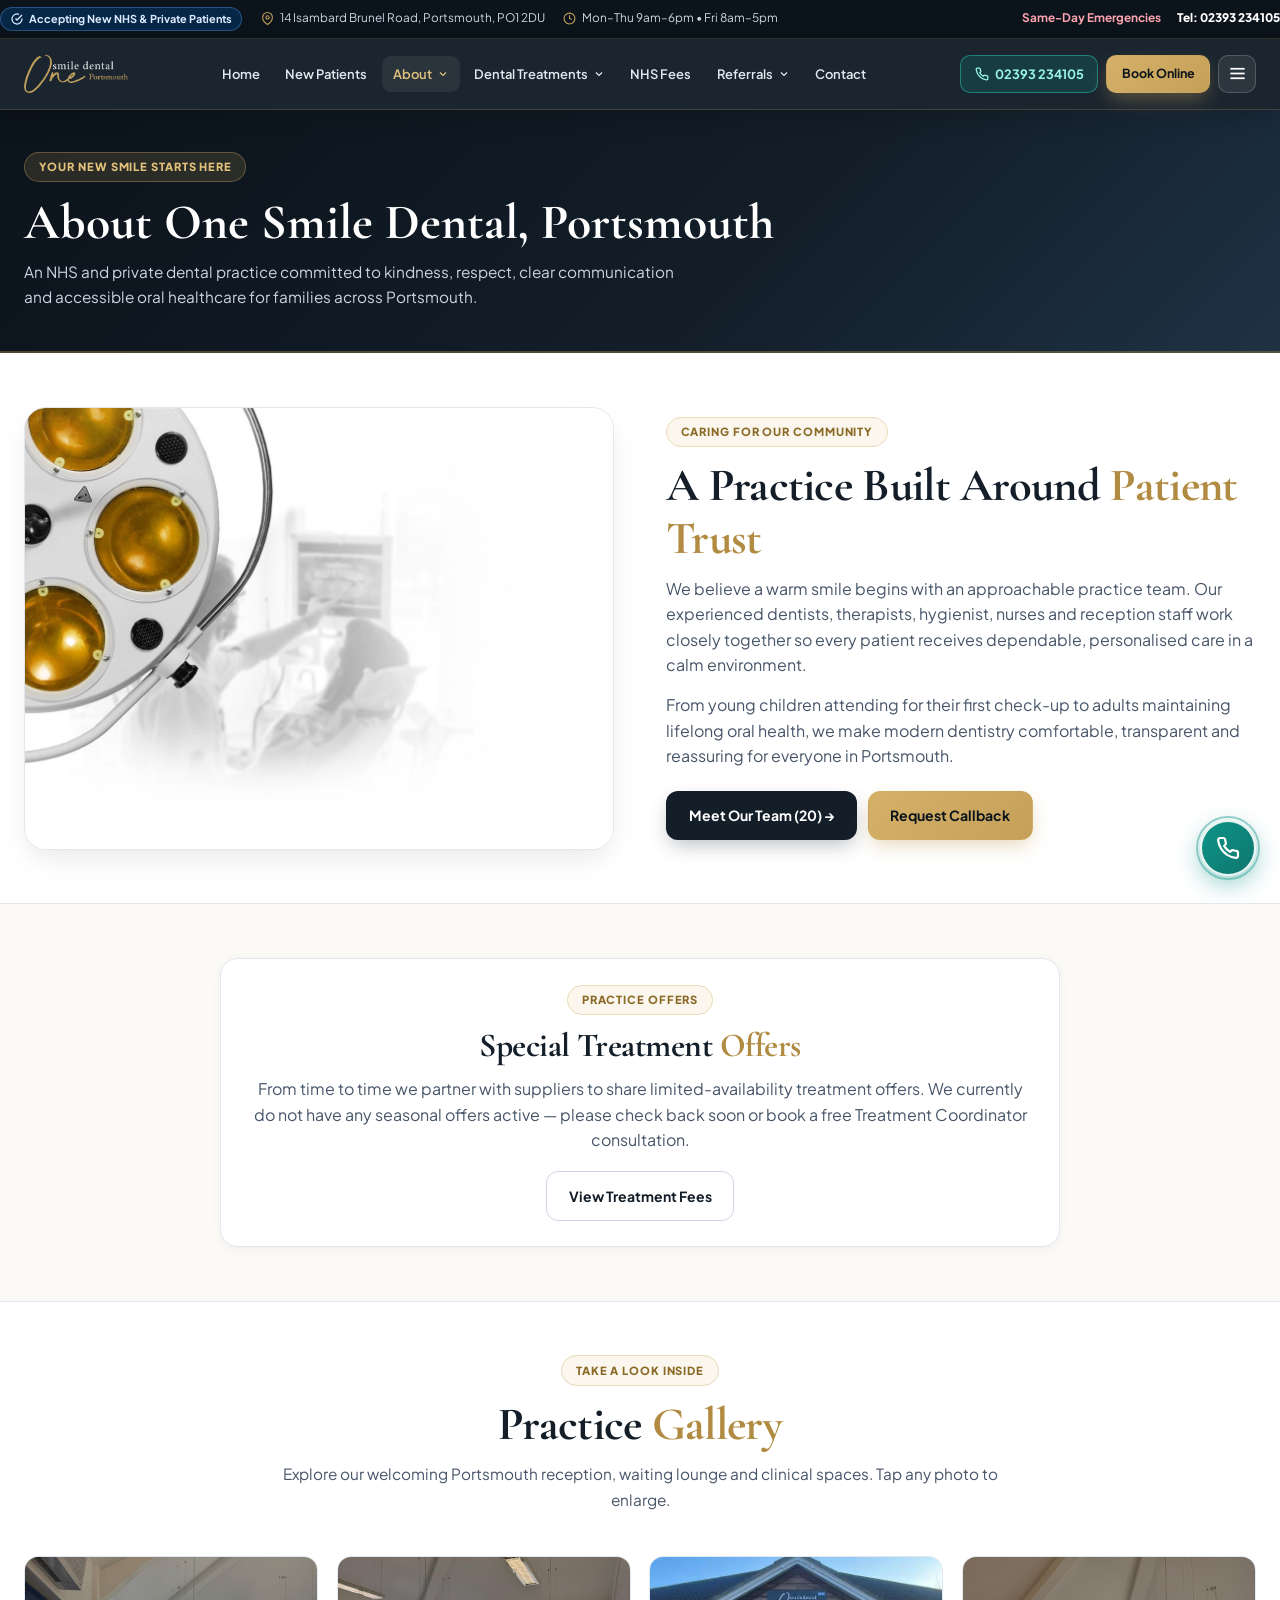
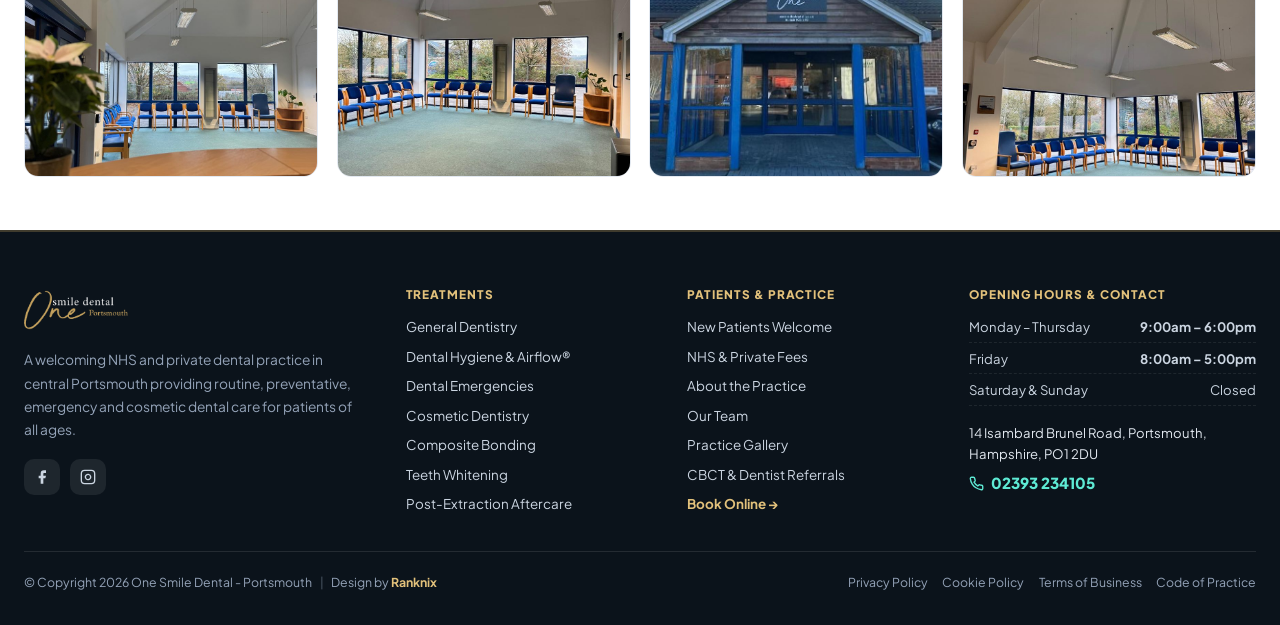
==== about.html @ 6c322352 "Initial commit: One Smile Dental Portsmouth website" ====
<!DOCTYPE html>
<html lang="en">
<head>
  <meta charset="UTF-8">
  <meta name="viewport" content="width=device-width, initial-scale=1.0">
  <title>About the Practice | One Smile Dental - Portsmouth</title>
  <meta name="description" content="Learn about One Smile Dental - Portsmouth, our NHS community commitment, special offers, and view our practice gallery.">
  <link rel="icon" type="image/png" href="assets/images/favicon.png">
  <link rel="preconnect" href="https://fonts.googleapis.com">
  <link rel="preconnect" href="https://fonts.gstatic.com" crossorigin>
  <link href="https://fonts.googleapis.com/css2?family=Cormorant+Garamond:wght@600;700&family=Plus+Jakarta+Sans:wght@400;500;600;700;800&display=swap" rel="stylesheet">
  <link rel="stylesheet" href="assets/css/styles.css">
</head>
<body>

  <!-- TOP UTILITY BAR (Desktop) -->
  <div class="top-utility-bar">
    <div class="container top-utility-inner">
      <div class="top-utility-left">
        <span class="nhs-pill">
          <svg width="12" height="12" viewBox="0 0 24 24" fill="none" stroke="currentColor" stroke-width="2.5"><path d="M22 11.08V12a10 10 0 1 1-5.93-9.14"/><polyline points="22 4 12 14.01 9 11.01"/></svg>
          Accepting New NHS &amp; Private Patients
        </span>
        <span class="top-utility-item">
          <svg width="13" height="13" viewBox="0 0 24 24" fill="none" stroke="#c5a059" stroke-width="2"><path d="M21 10c0 7-9 13-9 13s-9-6-9-13a9 9 0 0 1 18 0z"/><circle cx="12" cy="10" r="3"/></svg>
          14 Isambard Brunel Road, Portsmouth, PO1 2DU
        </span>
        <span class="top-utility-item">
          <svg width="13" height="13" viewBox="0 0 24 24" fill="none" stroke="#c5a059" stroke-width="2"><circle cx="12" cy="12" r="10"/><polyline points="12 6 12 12 16 14"/></svg>
          Mon&ndash;Thu 9am&ndash;6pm &bull; Fri 8am&ndash;5pm
        </span>
      </div>
      <div class="top-utility-right">
        <a href="dental-emergencies.html" style="color:#fda4af;font-weight:700;">Same-Day Emergencies</a>
        <a href="tel:02393234105" style="color:#ffffff;font-weight:800;">Tel: 02393 234105</a>
      </div>
    </div>
  </div>

  <!-- MAIN STICKY HEADER -->
  <header class="site-header">
    <div class="container header-inner">
      <a href="index.html" class="brand-logo" aria-label="One Smile Dental Portsmouth Home">
        <img src="assets/images/logo-white.png" alt="One Smile Dental Portsmouth Logo">
      </a>

      <!-- Laptop/Desktop Top Navigation -->
      <nav class="desktop-nav" aria-label="Primary navigation">
        <a href="index.html" class="nav-link" data-page="index.html">Home</a>
        <a href="new-patients.html" class="nav-link" data-page="new-patients.html">New Patients</a>

        <div class="nav-item">
          <a href="about.html" class="nav-link" data-page="about.html,meet-the-team.html">
            <span>About</span>
            <svg width="12" height="12" viewBox="0 0 24 24" fill="none" stroke="currentColor" stroke-width="2.4"><polyline points="6 9 12 15 18 9"/></svg>
          </a>
          <div class="nav-dropdown">
            <a href="about.html" class="nav-dd-link">About the Practice</a>
            <a href="meet-the-team.html" class="nav-dd-link">Our Team <span class="nav-dd-badge">20 Staff</span></a>
            <a href="about.html#offers" class="nav-dd-link">Practice Offers</a>
            <a href="about.html#gallery" class="nav-dd-link">Practice Gallery</a>
          </div>
        </div>

        <div class="nav-item">
          <a href="treatments.html" class="nav-link" data-page="treatments.html,dental-emergencies.html">
            <span>Dental Treatments</span>
            <svg width="12" height="12" viewBox="0 0 24 24" fill="none" stroke="currentColor" stroke-width="2.4"><polyline points="6 9 12 15 18 9"/></svg>
          </a>
          <div class="nav-dropdown mega">
            <div class="nav-dd-heading">All Dental Services &amp; Aftercare</div>
            <a href="treatments.html#general" class="nav-dd-link">General Dentistry</a>
            <a href="treatments.html#cosmetic" class="nav-dd-link">Cosmetic Dentistry</a>
            <a href="treatments.html#hygiene" class="nav-dd-link">Dental Hygiene &amp; Airflow&reg;</a>
            <a href="treatments.html#bonding" class="nav-dd-link">Composite Bonding</a>
            <a href="dental-emergencies.html" class="nav-dd-link">Dental Emergencies <span class="nav-dd-badge" style="background:#fee2e2;color:#b91c1c;">Urgent</span></a>
            <a href="treatments.html#whitening" class="nav-dd-link">Teeth Whitening</a>
            <a href="treatments.html#fillings" class="nav-dd-link">White Fillings</a>
            <a href="treatments.html#crowns" class="nav-dd-link">Crowns &amp; Bridges</a>
            <a href="treatments.html#rct" class="nav-dd-link">Root Canal Treatment</a>
            <a href="treatments.html#aftercare" class="nav-dd-link">Post-Extraction Aftercare</a>
          </div>
        </div>

        <a href="nhs-fees.html" class="nav-link" data-page="nhs-fees.html">NHS Fees</a>

        <div class="nav-item">
          <a href="referrals.html" class="nav-link" data-page="referrals.html">
            <span>Referrals</span>
            <svg width="12" height="12" viewBox="0 0 24 24" fill="none" stroke="currentColor" stroke-width="2.4"><polyline points="6 9 12 15 18 9"/></svg>
          </a>
          <div class="nav-dropdown">
            <a href="referrals.html#cbct" class="nav-dd-link">CBCT &amp; OPG Referrals</a>
            <a href="referrals.html#journey" class="nav-dd-link">6-Step Referral Journey</a>
            <a href="referrals.html#charter" class="nav-dd-link">Referrals Charter</a>
          </div>
        </div>

        <a href="contact.html" class="nav-link" data-page="contact.html">Contact</a>
      </nav>

      <!-- Header Actions (1-Tap Call + Book Online) -->
      <div class="header-actions">
        <a href="tel:02393234105" class="header-phone-btn">
          <svg width="14" height="14" viewBox="0 0 24 24" fill="none" stroke="currentColor" stroke-width="2.2"><path d="M22 16.92v3a2 2 0 0 1-2.18 2 19.79 19.79 0 0 1-8.63-3.07 19.5 19.5 0 0 1-6-6 19.79 19.79 0 0 1-3.07-8.67A2 2 0 0 1 4.11 2h3a2 2 0 0 1 2 1.72c.127.96.361 1.903.7 2.81a2 2 0 0 1-.45 2.11L8.09 9.91a16 16 0 0 0 6 6l1.27-1.27a2 2 0 0 1 2.11-.45c.907.339 1.85.573 2.81.7A2 2 0 0 1 22 16.92z"/></svg>
          <span class="phone-label-long">02393 234105</span>
          <span class="phone-label-short">Call</span>
        </a>
        <a href="https://one-smile-dental.portal.dental/practices/portsmouth" target="_blank" rel="noopener noreferrer" class="btn btn-gold btn-sm">
          Book Online
        </a>
        <button id="mobile-menu-toggle" class="mobile-menu-toggle" aria-label="Toggle Menu" aria-expanded="false">
          <svg width="19" height="19" viewBox="0 0 24 24" fill="none" stroke="currentColor" stroke-width="2.2"><line x1="3" y1="6" x2="21" y2="6"/><line x1="3" y1="12" x2="21" y2="12"/><line x1="3" y1="18" x2="21" y2="18"/></svg>
        </button>
      </div>
    </div>

    <!-- Mobile Top Hamburger Drawer -->
    <div id="mobile-drawer" class="mobile-drawer">
      <div class="mobile-drawer-links">
        <a href="index.html" class="mobile-drawer-link">Home <span>&rarr;</span></a>
        <a href="new-patients.html" class="mobile-drawer-link">New Patients <span>&rarr;</span></a>
        <a href="treatments.html" class="mobile-drawer-link">Dental Treatments <span>&rarr;</span></a>
        <a href="dental-emergencies.html" class="mobile-drawer-link" style="color:#fecaca;">Dental Emergencies <span>Urgent</span></a>
        <a href="nhs-fees.html" class="mobile-drawer-link">NHS &amp; Private Fees <span>&rarr;</span></a>
        <a href="about.html" class="mobile-drawer-link">About &amp; Practice Gallery <span>&rarr;</span></a>
        <a href="meet-the-team.html" class="mobile-drawer-link">Our Team (20) <span>&rarr;</span></a>
        <a href="referrals.html" class="mobile-drawer-link">CBCT &amp; Dentist Referrals <span>&rarr;</span></a>
        <a href="contact.html" class="mobile-drawer-link">Contact &amp; Location <span>&rarr;</span></a>
        <div style="display:grid;grid-template-columns:1fr 1fr;gap:0.5rem;margin-top:0.5rem;">
          <a href="tel:02393234105" class="btn btn-teal btn-sm">Call 02393 234105</a>
          <button type="button" class="btn btn-gold btn-sm" data-open-lead-modal>Request Callback</button>
        </div>
      </div>
    </div>
  </header>
  <main>
    <section class="page-hero">
      <div class="container">
        <span class="eyebrow dark">Your New Smile Starts Here</span>
        <h1>About One Smile Dental, Portsmouth</h1>
        <p>An NHS and private dental practice committed to kindness, respect, clear communication and accessible oral healthcare for families across Portsmouth.</p>
      </div>
    </section>

    <section class="section">
      <div class="container split-grid">
        <div class="split-media"><img src="assets/images/about-practice.jpg" alt="One Smile Dental Portsmouth Practice"></div>
        <div>
          <span class="eyebrow">Caring for Our Community</span>
          <h2 class="section-title">A Practice Built Around <span class="accent">Patient Trust</span></h2>
          <p style="color:#475569;margin-bottom:0.9rem;">
            We believe a warm smile begins with an approachable practice team. Our experienced dentists, therapists, hygienist, nurses and reception staff work closely together so every patient receives dependable, personalised care in a calm environment.
          </p>
          <p style="color:#475569;margin-bottom:1.35rem;">
            From young children attending for their first check-up to adults maintaining lifelong oral health, we make modern dentistry comfortable, transparent and reassuring for everyone in Portsmouth.
          </p>
          <div style="display:flex;flex-wrap:wrap;gap:0.65rem;">
            <a href="meet-the-team.html" class="btn btn-navy">Meet Our Team (20) &rarr;</a>
            <button type="button" class="btn btn-gold" data-open-lead-modal>Request Callback</button>
          </div>
        </div>
      </div>
    </section>

    <section id="offers" class="section bg-ivory" style="border-top:1px solid #e2e8f0;border-bottom:1px solid #e2e8f0;">
      <div class="container">
        <div class="card-box" style="max-width:840px;margin:0 auto;text-align:center;">
          <span class="eyebrow">Practice Offers</span>
          <h2 class="section-title" style="font-size:2.1rem;">Special Treatment <span class="accent">Offers</span></h2>
          <p style="color:#475569;margin-bottom:1.15rem;">
            From time to time we partner with suppliers to share limited-availability treatment offers. We currently do not have any seasonal offers active &mdash; please check back soon or book a free Treatment Coordinator consultation.
          </p>
          <a href="nhs-fees.html" class="btn btn-outline">View Treatment Fees</a>
        </div>
      </div>
    </section>

    <section id="gallery" class="section">
      <div class="container">
        <div class="section-header">
          <span class="eyebrow">Take a Look Inside</span>
          <h2 class="section-title">Practice <span class="accent">Gallery</span></h2>
          <p class="section-lead">Explore our welcoming Portsmouth reception, waiting lounge and clinical spaces. Tap any photo to enlarge.</p>
        </div>

        <div class="gallery-grid">
          <div class="gallery-item" data-lightbox-src="assets/images/gallery-1.jpg" data-lightbox-caption="Main Reception &amp; Patient Waiting Lounge"><img src="assets/images/gallery-1.jpg" alt="One Smile Dental Reception Lounge" loading="lazy"></div>
          <div class="gallery-item" data-lightbox-src="assets/images/gallery-2.jpg" data-lightbox-caption="Bright Modern Dental Facilities"><img src="assets/images/gallery-2.jpg" alt="One Smile Dental Interior" loading="lazy"></div>
          <div class="gallery-item" data-lightbox-src="assets/images/gallery-3.jpg" data-lightbox-caption="Calm Clinical Environment"><img src="assets/images/gallery-3.jpg" alt="One Smile Dental Clinical Space" loading="lazy"></div>
          <div class="gallery-item" data-lightbox-src="assets/images/gallery-4.jpg" data-lightbox-caption="Patient Care Area in Portsmouth"><img src="assets/images/gallery-4.jpg" alt="One Smile Dental Portsmouth Rooms" loading="lazy"></div>
        </div>
      </div>
    </section>
  </main>
  <!-- FOOTER -->
  <footer class="site-footer">
    <div class="container">
      <div class="footer-grid">
        <div>
          <a href="index.html" class="brand-logo" style="margin-bottom:1rem;display:inline-flex;">
            <img src="assets/images/logo-white.png" alt="One Smile Dental Portsmouth" style="height:44px;">
          </a>
          <p style="font-size:0.86rem;line-height:1.7;color:#94a3b8;max-width:340px;margin-bottom:1.1rem;">
            A welcoming NHS and private dental practice in central Portsmouth providing routine, preventative, emergency and cosmetic dental care for patients of all ages.
          </p>
          <div style="display:flex;align-items:center;gap:0.65rem;">
            <a href="https://www.facebook.com/people/One-Smile-Dental-Portsmouth/61589237692548/?name=xhp_nt__fb__action__open_user" target="_blank" rel="noopener noreferrer" aria-label="Facebook" style="width:36px;height:36px;border-radius:10px;background:rgba(255,255,255,0.08);display:flex;align-items:center;justify-content:center;">
              <svg width="16" height="16" viewBox="0 0 24 24" fill="currentColor"><path d="M18 2h-3a5 5 0 0 0-5 5v3H7v4h3v8h4v-8h3l1-4h-4V7a1 1 0 0 1 1-1h3z"/></svg>
            </a>
            <a href="https://www.instagram.com/onesmiledentalportsmouth/" target="_blank" rel="noopener noreferrer" aria-label="Instagram" style="width:36px;height:36px;border-radius:10px;background:rgba(255,255,255,0.08);display:flex;align-items:center;justify-content:center;">
              <svg width="16" height="16" viewBox="0 0 24 24" fill="none" stroke="currentColor" stroke-width="2"><rect x="2" y="2" width="20" height="20" rx="5" ry="5"/><path d="M16 11.37A4 4 0 1 1 12.63 8 4 4 0 0 1 16 11.37z"/><line x1="17.5" y1="6.5" x2="17.51" y2="6.5"/></svg>
            </a>
          </div>
        </div>

        <div>
          <h4 class="footer-heading">Treatments</h4>
          <ul class="footer-links">
            <li><a href="treatments.html#general">General Dentistry</a></li>
            <li><a href="treatments.html#hygiene">Dental Hygiene &amp; Airflow&reg;</a></li>
            <li><a href="dental-emergencies.html">Dental Emergencies</a></li>
            <li><a href="treatments.html#cosmetic">Cosmetic Dentistry</a></li>
            <li><a href="treatments.html#bonding">Composite Bonding</a></li>
            <li><a href="treatments.html#whitening">Teeth Whitening</a></li>
            <li><a href="treatments.html#aftercare">Post-Extraction Aftercare</a></li>
          </ul>
        </div>

        <div>
          <h4 class="footer-heading">Patients &amp; Practice</h4>
          <ul class="footer-links">
            <li><a href="new-patients.html">New Patients Welcome</a></li>
            <li><a href="nhs-fees.html">NHS &amp; Private Fees</a></li>
            <li><a href="about.html">About the Practice</a></li>
            <li><a href="meet-the-team.html">Our Team</a></li>
            <li><a href="about.html#gallery">Practice Gallery</a></li>
            <li><a href="referrals.html">CBCT &amp; Dentist Referrals</a></li>
            <li><a href="https://one-smile-dental.portal.dental/practices/portsmouth" target="_blank" rel="noopener noreferrer" style="color:#e2c17b;font-weight:700;">Book Online &rarr;</a></li>
          </ul>
        </div>

        <div>
          <h4 class="footer-heading">Opening Hours &amp; Contact</h4>
          <div class="hours-list" style="margin-bottom:1rem;">
            <div class="hours-row"><span>Monday &ndash; Thursday</span><strong>9:00am &ndash; 6:00pm</strong></div>
            <div class="hours-row"><span>Friday</span><strong>8:00am &ndash; 5:00pm</strong></div>
            <div class="hours-row"><span>Saturday &amp; Sunday</span><span>Closed</span></div>
          </div>
          <p style="font-size:0.82rem;color:#e2e8f0;margin-bottom:0.45rem;">
            14 Isambard Brunel Road, Portsmouth, Hampshire, PO1 2DU
          </p>
          <a href="tel:02393234105" style="display:inline-flex;align-items:center;gap:0.45rem;font-size:0.95rem;font-weight:800;color:#5eead4;">
            <svg width="15" height="15" viewBox="0 0 24 24" fill="none" stroke="currentColor" stroke-width="2.2"><path d="M22 16.92v3a2 2 0 0 1-2.18 2 19.79 19.79 0 0 1-8.63-3.07 19.5 19.5 0 0 1-6-6 19.79 19.79 0 0 1-3.07-8.67A2 2 0 0 1 4.11 2h3a2 2 0 0 1 2 1.72c.127.96.361 1.903.7 2.81a2 2 0 0 1-.45 2.11L8.09 9.91a16 16 0 0 0 6 6l1.27-1.27a2 2 0 0 1 2.11-.45c.907.339 1.85.573 2.81.7A2 2 0 0 1 22 16.92z"/></svg>
            02393 234105
          </a>
        </div>
      </div>

      <div class="footer-bottom">
        <p>&copy; Copyright 2026 One Smile Dental - Portsmouth <span style="margin:0 0.35rem;opacity:0.45;">|</span> Design by <a href="https://ranknix.online" target="_blank" rel="noopener noreferrer" style="color:#e2c17b;font-weight:700;">Ranknix</a></p>
        <div class="compliance-links">
          <a href="compliance.html#privacy">Privacy Policy</a>
          <a href="compliance.html#cookies">Cookie Policy</a>
          <a href="compliance.html#terms">Terms of Business</a>
          <a href="compliance.html#code">Code of Practice</a>
        </div>
      </div>
    </div>
  </footer>

  <!-- FLOATING SIDE CALL BUTTON (Direct Call 02393 234105) -->
  <a class="fcall" href="tel:02393234105" aria-label="Call One Smile Dental Portsmouth on 02393 234105">
    <span class="fcall-tooltip">Call 02393 234105</span>
    <svg width="24" height="24" viewBox="0 0 24 24" fill="none" stroke="currentColor" stroke-width="2.2" stroke-linecap="round" stroke-linejoin="round">
      <path d="M22 16.92v3a2 2 0 0 1-2.18 2 19.79 19.79 0 0 1-8.63-3.07 19.5 19.5 0 0 1-6-6 19.79 19.79 0 0 1-3.07-8.67A2 2 0 0 1 4.11 2h3a2 2 0 0 1 2 1.72c.127.96.361 1.903.7 2.81a2 2 0 0 1-.45 2.11L8.09 9.91a16 16 0 0 0 6 6l1.27-1.27a2 2 0 0 1 2.11-.45c.907.339 1.85.573 2.81.7A2 2 0 0 1 22 16.92z"/>
    </svg>
  </a>

  <!-- MOBILE BOTTOM NAVIGATION BAR: Home | New Patients | Services | Our Team | Contact -->
  <nav class="mbn" aria-label="Mobile bottom navigation">
    <div class="mbni">
      <a class="mbnit" href="index.html" data-page="index.html">
        <span class="mbnico">
          <svg viewBox="0 0 24 24" fill="none" stroke="currentColor" stroke-width="1.9" stroke-linecap="round" stroke-linejoin="round"><path d="M3 9.75L12 3l9 6.75V21a1 1 0 0 1-1 1H5a1 1 0 0 1-1-1V9.75z"/><path d="M9 22V12h6v10"/></svg>
        </span>
        <span class="mbnlbl">Home</span>
      </a>

      <a class="mbnit" href="new-patients.html" data-page="new-patients.html">
        <span class="mbnico">
          <svg viewBox="0 0 24 24" fill="none" stroke="currentColor" stroke-width="1.9" stroke-linecap="round" stroke-linejoin="round"><path d="M16 21v-2a4 4 0 0 0-4-4H5a4 4 0 0 0-4 4v2"/><circle cx="8.5" cy="7" r="4"/><line x1="20" y1="8" x2="20" y2="14"/><line x1="23" y1="11" x2="17" y2="11"/></svg>
        </span>
        <span class="mbnlbl">New Patients</span>
      </a>

      <button type="button" class="mbnit" data-open-services-sheet data-page="treatments.html,dental-emergencies.html,nhs-fees.html,referrals.html">
        <span class="mbnico">
          <svg viewBox="0 0 24 24" fill="none" stroke="currentColor" stroke-width="1.9" stroke-linecap="round" stroke-linejoin="round"><rect x="3" y="3" width="7" height="7" rx="1.5"/><rect x="14" y="3" width="7" height="7" rx="1.5"/><rect x="3" y="14" width="7" height="7" rx="1.5"/><rect x="14" y="14" width="7" height="7" rx="1.5"/></svg>
        </span>
        <span class="mbnlbl">Services</span>
      </button>

      <a class="mbnit" href="meet-the-team.html" data-page="meet-the-team.html,about.html">
        <span class="mbnico">
          <svg viewBox="0 0 24 24" fill="none" stroke="currentColor" stroke-width="1.9" stroke-linecap="round" stroke-linejoin="round"><path d="M17 21v-2a4 4 0 0 0-4-4H5a4 4 0 0 0-4 4v2"/><circle cx="9" cy="7" r="4"/><path d="M23 21v-2a4 4 0 0 0-3-3.87"/><path d="M16 3.13a4 4 0 0 1 0 7.75"/></svg>
        </span>
        <span class="mbnlbl">Our Team</span>
      </a>

      <a class="mbnit" href="contact.html" data-page="contact.html">
        <span class="mbnico">
          <svg viewBox="0 0 24 24" fill="none" stroke="currentColor" stroke-width="1.9" stroke-linecap="round" stroke-linejoin="round"><path d="M22 16.92v3a2 2 0 0 1-2.18 2 19.79 19.79 0 0 1-8.63-3.07 19.5 19.5 0 0 1-6-6 19.79 19.79 0 0 1-3.07-8.67A2 2 0 0 1 4.11 2h3a2 2 0 0 1 2 1.72c.127.96.361 1.903.7 2.81a2 2 0 0 1-.45 2.11L8.09 9.91a16 16 0 0 0 6 6l1.27-1.27a2 2 0 0 1 2.11-.45c.907.339 1.85.573 2.81.7A2 2 0 0 1 22 16.92z"/></svg>
        </span>
        <span class="mbnlbl">Contact</span>
      </a>
    </div>
  </nav>

  <!-- MOBILE SLIDE-UP DENTAL SERVICES & PATIENT NEEDS SHEET -->
  <div id="services-sheet-backdrop" class="sheet-backdrop" role="dialog" aria-modal="true" aria-labelledby="sheet-title">
    <div class="services-sheet">
      <div style="display:flex;align-items:center;justify-content:space-between;gap:1rem;padding-bottom:0.75rem;border-bottom:1px solid #e2e8f0;">
        <div>
          <span style="font-size:0.68rem;font-weight:800;text-transform:uppercase;letter-spacing:0.08em;color:#a6823c;display:block;">One Smile Dental Portsmouth</span>
          <h3 id="sheet-title" style="font-size:1.5rem;">Dental Services &amp; Patient Guide</h3>
        </div>
        <button id="close-services-sheet" type="button" style="width:36px;height:36px;border-radius:50%;border:1px solid #e2e8f0;background:#f8fafc;font-weight:800;" aria-label="Close services menu">&times;</button>
      </div>

      <!-- Instant Mobile Conversion Actions -->
      <div style="display:grid;grid-template-columns:1fr 1fr;gap:0.55rem;margin-top:0.85rem;">
        <a href="tel:02393234105" class="btn btn-teal btn-sm">Call 02393 234105</a>
        <button type="button" class="btn btn-gold btn-sm" data-open-lead-modal>Request Callback</button>
      </div>

      <div class="sheet-grid">
        <a href="dental-emergencies.html" class="sheet-item" style="background:#fef2f2;border-color:#fecaca;color:#991b1b;"><span>Dental Emergencies</span><span>Urgent</span></a>
        <a href="nhs-fees.html" class="sheet-item" style="background:#eff6ff;border-color:#bfdbfe;color:#1e40af;"><span>NHS &amp; Private Fees</span><span>&pound;27.90+</span></a>
        <a href="treatments.html#general" class="sheet-item"><span>General Dentistry</span><span>&rarr;</span></a>
        <a href="treatments.html#hygiene" class="sheet-item"><span>Hygiene &amp; Airflow&reg;</span><span>&rarr;</span></a>
        <a href="treatments.html#cosmetic" class="sheet-item"><span>Cosmetic Dentistry</span><span>&rarr;</span></a>
        <a href="treatments.html#bonding" class="sheet-item"><span>Composite Bonding</span><span>&rarr;</span></a>
        <a href="treatments.html#whitening" class="sheet-item"><span>Teeth Whitening</span><span>&rarr;</span></a>
        <a href="treatments.html#fillings" class="sheet-item"><span>White Fillings</span><span>&rarr;</span></a>
        <a href="treatments.html#crowns" class="sheet-item"><span>Crowns &amp; Bridges</span><span>&rarr;</span></a>
        <a href="treatments.html#rct" class="sheet-item"><span>Root Canal Treatment</span><span>&rarr;</span></a>
        <a href="treatments.html#aftercare" class="sheet-item"><span>Extraction Aftercare</span><span>&rarr;</span></a>
        <a href="referrals.html" class="sheet-item"><span>CBCT / OPG Referrals</span><span>&rarr;</span></a>
        <a href="about.html" class="sheet-item"><span>About &amp; Gallery</span><span>&rarr;</span></a>
        <a href="https://one-smile-dental.portal.dental/practices/portsmouth" target="_blank" rel="noopener noreferrer" class="sheet-item" style="background:#fbf7ee;border-color:#ead9b5;"><span>Online Portal Booking</span><span>&#8599;</span></a>
      </div>
    </div>
  </div>

  <!-- INSTANT CALLBACK / LEAD MODAL -->
  <div id="lead-modal" class="modal-overlay" role="dialog" aria-modal="true" aria-labelledby="lead-modal-title">
    <div class="modal-card">
      <button id="close-lead-modal" class="modal-close" aria-label="Close modal">&times;</button>
      <span class="eyebrow">30-Second Callback Request</span>
      <h2 id="lead-modal-title" style="font-size:1.85rem;margin-bottom:0.35rem;">Book Your Visit or Request a Call</h2>
      <p style="font-size:0.86rem;color:#475569;margin-bottom:1.1rem;">Enter your details and our Portsmouth reception team will contact you promptly to arrange your appointment.</p>

      <form id="modal-lead-form" class="form-grid">
        <div>
          <label class="form-label" for="modal-lead-name">Full Name *</label>
          <input id="modal-lead-name" type="text" class="form-input" required placeholder="Your full name">
        </div>
        <div>
          <label class="form-label" for="modal-lead-phone">UK Phone Number *</label>
          <input id="modal-lead-phone" type="tel" class="form-input" required placeholder="07xxx xxxxxx">
        </div>
        <div>
          <label class="form-label" for="modal-lead-topic">How Can We Help? *</label>
          <select id="modal-lead-topic" class="form-input">
            <option value="New NHS / Private Patient">New NHS / Private Patient Registration</option>
            <option value="Dental Emergency">Same-Day Dental Emergency</option>
            <option value="Routine Check-Up & Hygiene">Routine Check-Up &amp; Airflow&reg; Hygiene</option>
            <option value="Cosmetic Dentistry">Cosmetic Dentistry (Whitening / Bonding)</option>
            <option value="General Dentistry">White Fillings / Crowns / Root Canal</option>
            <option value="Orthodontic / Implant Consultation">Free Treatment Coordinator Consultation</option>
          </select>
        </div>
        <button type="submit" class="btn btn-gold" style="width:100%;">Request Immediate Callback &rarr;</button>
        <a href="tel:02393234105" class="btn btn-teal" style="width:100%;">Or Call Now: 02393 234105</a>
      </form>

      <div id="modal-lead-success" style="display:none;padding:1.25rem;border-radius:14px;background:#ecfdf5;border:1px solid #a7f3d0;color:#065f46;">
        <strong style="display:block;font-size:1.05rem;margin-bottom:0.35rem;">Thank You &mdash; Request Received</strong>
        <p style="font-size:0.86rem;margin-bottom:0.9rem;">Our Portsmouth team will call you shortly. Need an instant slot or urgent pain relief? Call us directly or open the patient portal.</p>
        <div style="display:flex;flex-wrap:wrap;gap:0.55rem;">
          <a href="tel:02393234105" class="btn btn-teal btn-sm">Call 02393 234105</a>
          <a href="https://one-smile-dental.portal.dental/practices/portsmouth" target="_blank" rel="noopener noreferrer" class="btn btn-gold btn-sm">Book Online Portal</a>
        </div>
      </div>
    </div>
  </div>

  <!-- GALLERY LIGHTBOX MODAL -->
  <div id="gallery-lightbox" class="modal-overlay" role="dialog" aria-modal="true" aria-label="Image preview">
    <div class="modal-card" style="padding:1rem;max-width:860px;">
      <button id="close-gallery-lightbox" class="modal-close" aria-label="Close preview">&times;</button>
      <img id="gallery-lightbox-img" src="" alt="" style="width:100%;max-height:70vh;object-fit:contain;border-radius:14px;">
      <p id="gallery-lightbox-caption" style="margin-top:0.75rem;text-align:center;font-size:0.88rem;font-weight:700;color:#334155;"></p>
    </div>
  </div>

  <!-- NEWS ARTICLE MODAL -->
  <div id="article-modal" class="modal-overlay" role="dialog" aria-modal="true" aria-labelledby="article-modal-title">
    <div class="modal-card">
      <button id="close-article-modal" class="modal-close" aria-label="Close article">&times;</button>
      <span id="article-modal-date" class="eyebrow"></span>
      <h2 id="article-modal-title" style="font-size:1.9rem;margin-bottom:1rem;"></h2>
      <div id="article-modal-body"></div>
      <div style="margin-top:1.25rem;padding-top:1rem;border-top:1px solid #e2e8f0;display:flex;flex-wrap:wrap;gap:0.75rem;">
        <a href="https://one-smile-dental.portal.dental/practices/portsmouth" target="_blank" rel="noopener noreferrer" class="btn btn-gold btn-sm">Book Online</a>
        <a href="tel:02393234105" class="btn btn-teal btn-sm">Call 02393 234105</a>
      </div>
    </div>
  </div>

  <script src="assets/js/main.js" defer></script>
</body>
</html>
---- assets/css/styles.css ----
/* ==========================================================================
   One Smile Dental - Portsmouth | High-Conversion Dental Design System
   ========================================================================== */

:root {
  --navy: #131e29;
  --navy-deep: #0b131b;
  --navy-soft: #1d2d3d;
  --gold: #c5a059;
  --gold-hover: #b18b41;
  --gold-bright: #e2c17b;
  --gold-soft: #fbf7ee;
  --gold-border: #ead9b5;
  --teal: #0d9488;
  --teal-hover: #0f766e;
  --nhs-blue: #005eb8;
  --nhs-light: #eff6ff;
  --ink: #1e293b;
  --ink-soft: #475569;
  --muted: #64748b;
  --border: #e2e8f0;
  --surface: #f8fafc;
  --ivory: #fcfaf6;
  --white: #ffffff;
  --danger: #b91c1c;
  --shadow-sm: 0 2px 10px rgba(15, 23, 42, 0.05);
  --shadow-md: 0 12px 28px -6px rgba(15, 23, 42, 0.1);
  --shadow-lg: 0 24px 50px -12px rgba(11, 19, 27, 0.25);
}

*, *::before, *::after {
  box-sizing: border-box;
}

html {
  scroll-behavior: smooth;
  overflow-x: clip;
  -webkit-text-size-adjust: 100%;
}

body {
  margin: 0;
  font-family: 'Plus Jakarta Sans', -apple-system, BlinkMacSystemFont, 'Segoe UI', Roboto, sans-serif;
  color: var(--ink);
  background-color: var(--white);
  line-height: 1.6;
  overflow-x: clip;
  width: 100%;
  max-width: 100%;
}

img {
  max-width: 100%;
  height: auto;
  display: block;
}

a {
  color: inherit;
  text-decoration: none;
}

button {
  font-family: inherit;
  cursor: pointer;
}

h1, h2, h3, h4, .font-serif {
  font-family: 'Cormorant Garamond', Georgia, 'Times New Roman', serif;
  line-height: 1.14;
  margin: 0;
  color: var(--navy);
}

p {
  margin: 0;
}

.hero-grid > *,
.split-grid > *,
.treatments-grid > *,
.nhs-bands-grid > *,
.team-grid > *,
.footer-grid > *,
.trust-grid > *,
.gallery-grid > *,
.quick-convert-grid > *,
.form-row-2 > * {
  min-width: 0;
}

/* Container & Sections */
.container {
  width: 100%;
  max-width: 1280px;
  margin-left: auto;
  margin-right: auto;
  padding-left: 1rem;
  padding-right: 1rem;
}

@media (min-width: 640px) {
  .container {
    padding-left: 1.5rem;
    padding-right: 1.5rem;
  }
}

.section {
  padding: 2.5rem 0;
}

@media (min-width: 768px) {
  .section {
    padding: 3.35rem 0;
  }
}

.section-sm {
  padding: 2rem 0;
}

section[id],
article[id] {
  scroll-margin-top: 86px;
}

.bg-surface { background-color: var(--surface); }
.bg-ivory { background-color: var(--ivory); }
.bg-navy { background-color: var(--navy); color: var(--white); }
.bg-navy h1, .bg-navy h2, .bg-navy h3, .bg-navy h4 { color: var(--white); }

.section-header {
  max-width: 720px;
  margin: 0 auto 2rem;
  text-align: center;
}

@media (min-width: 768px) {
  .section-header { margin-bottom: 2.75rem; }
}

.section-header.left {
  margin-left: 0;
  text-align: left;
}

.eyebrow {
  display: inline-flex;
  align-items: center;
  gap: 0.45rem;
  padding: 0.34rem 0.85rem;
  border-radius: 999px;
  background: var(--gold-soft);
  border: 1px solid var(--gold-border);
  color: #8b6a27;
  font-size: 0.7rem;
  font-weight: 800;
  letter-spacing: 0.08em;
  text-transform: uppercase;
  margin-bottom: 0.75rem;
}

.eyebrow.nhs {
  background: var(--nhs-light);
  border-color: #bfdbfe;
  color: var(--nhs-blue);
}

.eyebrow.dark {
  background: rgba(197, 160, 89, 0.16);
  border-color: rgba(197, 160, 89, 0.38);
  color: var(--gold-bright);
}

.section-title {
  font-size: clamp(1.85rem, 4vw, 2.9rem);
  font-weight: 700;
  letter-spacing: -0.015em;
  margin-bottom: 0.65rem;
}

.section-title .accent { color: var(--gold-hover); }

.section-lead {
  font-size: 0.96rem;
  color: var(--ink-soft);
  line-height: 1.65;
}

/* Buttons */
.btn {
  display: inline-flex;
  align-items: center;
  justify-content: center;
  gap: 0.48rem;
  padding: 0.78rem 1.35rem;
  border-radius: 12px;
  font-size: 0.875rem;
  font-weight: 700;
  border: 1.5px solid transparent;
  transition: transform 0.18s ease, background-color 0.18s ease, border-color 0.18s ease, box-shadow 0.18s ease;
  white-space: nowrap;
}

.btn:active { transform: scale(0.98); }

.btn-gold {
  background: linear-gradient(135deg, #d4b068 0%, #c5a059 100%);
  color: var(--navy-deep);
  box-shadow: 0 8px 20px -4px rgba(197, 160, 89, 0.45);
}

.btn-gold:hover {
  background: var(--gold-hover);
  color: var(--white);
  transform: translateY(-1px);
}

.btn-navy {
  background: var(--navy);
  color: var(--white);
  box-shadow: 0 8px 20px -4px rgba(19, 30, 41, 0.3);
}

.btn-navy:hover {
  background: var(--navy-soft);
  transform: translateY(-1px);
}

.btn-teal {
  background: linear-gradient(135deg, #0d9488 0%, #0f766e 100%);
  color: var(--white);
  box-shadow: 0 8px 20px -4px rgba(13, 148, 136, 0.4);
}

.btn-teal:hover {
  background: var(--teal-hover);
  transform: translateY(-1px);
}

.btn-outline {
  background: var(--white);
  color: var(--navy);
  border-color: #cbd5e1;
}

.btn-outline:hover {
  border-color: var(--gold);
  background: var(--gold-soft);
}

.btn-outline-light {
  background: rgba(255, 255, 255, 0.08);
  color: var(--white);
  border-color: rgba(255, 255, 255, 0.28);
}

.btn-outline-light:hover {
  background: rgba(255, 255, 255, 0.16);
  border-color: var(--gold);
}

.btn-sm {
  padding: 0.5rem 0.9rem;
  font-size: 0.78rem;
  border-radius: 10px;
}

/* ==========================================================================
   TOP BAR & HEADER NAVIGATION
   ========================================================================== */
.top-utility-bar {
  background: var(--navy-deep);
  color: #cbd5e1;
  font-size: 0.74rem;
  border-bottom: 1px solid rgba(197, 160, 89, 0.2);
}

.top-utility-inner {
  display: flex;
  align-items: center;
  justify-content: space-between;
  gap: 1rem;
  padding: 0.42rem 0;
}

.top-utility-left {
  display: flex;
  align-items: center;
  gap: 1.15rem;
  flex-wrap: wrap;
}

.top-utility-item {
  display: inline-flex;
  align-items: center;
  gap: 0.38rem;
}

.top-utility-right {
  display: flex;
  align-items: center;
  gap: 1rem;
}

.nhs-pill {
  display: inline-flex;
  align-items: center;
  gap: 0.38rem;
  background: rgba(0, 94, 184, 0.28);
  border: 1px solid rgba(96, 165, 250, 0.35);
  color: #dbeafe;
  padding: 0.16rem 0.6rem;
  border-radius: 999px;
  font-weight: 700;
  font-size: 0.68rem;
}

.site-header {
  position: sticky;
  top: 0;
  z-index: 60;
  background: rgba(19, 30, 41, 0.97);
  backdrop-filter: blur(12px);
  -webkit-backdrop-filter: blur(12px);
  border-bottom: 1px solid rgba(197, 160, 89, 0.24);
  box-shadow: 0 6px 24px rgba(0, 0, 0, 0.16);
}

.header-inner {
  display: flex;
  align-items: center;
  justify-content: space-between;
  gap: 0.75rem;
  height: 66px;
}

@media (min-width: 1024px) {
  .header-inner { height: 70px; }
}

.brand-logo {
  display: inline-flex;
  align-items: center;
  flex-shrink: 0;
}

.brand-logo img {
  height: 36px;
  width: auto;
  object-fit: contain;
}

@media (min-width: 768px) {
  .brand-logo img { height: 44px; }
}

.desktop-nav {
  display: none;
  align-items: center;
  gap: 0.18rem;
}

.nav-item { position: relative; }

.nav-link {
  display: inline-flex;
  align-items: center;
  gap: 0.32rem;
  padding: 0.48rem 0.7rem;
  border-radius: 9px;
  color: #e2e8f0;
  font-size: 0.81rem;
  font-weight: 600;
  transition: color 0.18s ease, background-color 0.18s ease;
  white-space: nowrap;
}

.nav-link:hover,
.nav-link.active {
  color: var(--gold-bright);
  background: rgba(255, 255, 255, 0.07);
}

.nav-dropdown {
  position: absolute;
  top: calc(100% + 6px);
  left: 0;
  min-width: 245px;
  background: var(--white);
  border: 1px solid var(--border);
  border-radius: 16px;
  padding: 0.55rem;
  box-shadow: var(--shadow-lg);
  opacity: 0;
  visibility: hidden;
  transform: translateY(8px);
  transition: opacity 0.18s ease, transform 0.18s ease, visibility 0.18s ease;
  z-index: 80;
}

.nav-dropdown.mega {
  min-width: 470px;
  display: grid;
  grid-template-columns: 1fr 1fr;
  gap: 0.25rem;
}

.nav-item:hover .nav-dropdown,
.nav-item:focus-within .nav-dropdown {
  opacity: 1;
  visibility: visible;
  transform: translateY(0);
}

.nav-dd-heading {
  grid-column: 1 / -1;
  padding: 0.35rem 0.7rem 0.45rem;
  font-size: 0.67rem;
  font-weight: 800;
  text-transform: uppercase;
  letter-spacing: 0.08em;
  color: var(--muted);
  border-bottom: 1px solid var(--border);
  margin-bottom: 0.25rem;
}

.nav-dd-link {
  display: flex;
  align-items: center;
  justify-content: space-between;
  gap: 0.5rem;
  padding: 0.52rem 0.75rem;
  border-radius: 10px;
  font-size: 0.8rem;
  font-weight: 600;
  color: var(--ink);
  transition: background-color 0.15s ease, color 0.15s ease;
}

.nav-dd-link:hover {
  background: var(--gold-soft);
  color: #8b6a27;
}

.nav-dd-badge {
  font-size: 0.65rem;
  font-weight: 800;
  padding: 0.1rem 0.42rem;
  border-radius: 999px;
  background: #f1f5f9;
  color: var(--muted);
}

.header-actions {
  display: flex;
  align-items: center;
  gap: 0.5rem;
  flex-shrink: 0;
}

.header-phone-btn {
  display: inline-flex;
  align-items: center;
  gap: 0.38rem;
  padding: 0.44rem 0.72rem;
  border-radius: 10px;
  background: rgba(13, 148, 136, 0.22);
  border: 1px solid rgba(45, 212, 191, 0.45);
  color: #99f6e4;
  font-size: 0.76rem;
  font-weight: 700;
  white-space: nowrap;
  transition: background-color 0.2s ease, color 0.2s ease;
}

.header-phone-btn:hover {
  background: var(--teal);
  color: var(--white);
}

.header-phone-btn .phone-label-long { display: none; }
.header-phone-btn .phone-label-short { display: inline; }

@media (min-width: 1024px) {
  .desktop-nav { display: flex; }
  .header-phone-btn { padding: 0.5rem 0.85rem; font-size: 0.8rem; }
  .header-phone-btn .phone-label-long { display: inline; }
  .header-phone-btn .phone-label-short { display: none; }
  .mobile-menu-toggle { display: none; }
}

.mobile-menu-toggle {
  display: inline-flex;
  align-items: center;
  justify-content: center;
  width: 38px;
  height: 38px;
  border-radius: 10px;
  background: rgba(255, 255, 255, 0.08);
  border: 1px solid rgba(255, 255, 255, 0.18);
  color: var(--white);
}

@media (max-width: 768px) {
  .top-utility-bar { display: none; }
}

/* Mobile Slide-Down Drawer */
.mobile-drawer {
  display: none;
  background: var(--navy);
  border-top: 1px solid rgba(255, 255, 255, 0.1);
  border-bottom: 1px solid rgba(197, 160, 89, 0.25);
  padding: 0.9rem 1rem 1.35rem;
  color: var(--white);
}

.mobile-drawer.open { display: block; }

.mobile-drawer-links {
  display: grid;
  gap: 0.38rem;
}

.mobile-drawer-link {
  display: flex;
  align-items: center;
  justify-content: space-between;
  padding: 0.68rem 0.85rem;
  border-radius: 10px;
  background: rgba(255, 255, 255, 0.05);
  font-size: 0.88rem;
  font-weight: 600;
  color: #f1f5f9;
}

.mobile-drawer-link:hover {
  background: rgba(197, 160, 89, 0.16);
  color: var(--gold-bright);
}

/* ==========================================================================
   DISTINCTIVE HIGH-CONVERSION HERO (Midnight Luxury + Instant Lead Form)
   ========================================================================== */
.hero-dark {
  position: relative;
  background:
    radial-gradient(circle at 82% 22%, rgba(197, 160, 89, 0.18), transparent 44%),
    radial-gradient(circle at 12% 85%, rgba(13, 148, 136, 0.16), transparent 42%),
    linear-gradient(145deg, #0b131b 0%, #131e29 55%, #1a2a3a 100%);
  color: var(--white);
  padding: 2.25rem 0 2.75rem;
  border-bottom: 3px solid rgba(197, 160, 89, 0.45);
  overflow: hidden;
}

@media (min-width: 992px) {
  .hero-dark {
    padding: 3.5rem 0 4rem;
  }
}

.hero-grid {
  display: grid;
  grid-template-columns: 1fr;
  gap: 2rem;
  align-items: center;
}

@media (min-width: 992px) {
  .hero-grid {
    grid-template-columns: 1.12fr 0.88fr;
    gap: 2.75rem;
  }
}

.hero-badge-row {
  display: flex;
  flex-wrap: wrap;
  align-items: center;
  gap: 0.5rem;
  margin-bottom: 1rem;
}

.status-pill-dark {
  display: inline-flex;
  align-items: center;
  gap: 0.45rem;
  padding: 0.34rem 0.82rem;
  border-radius: 999px;
  background: rgba(16, 185, 129, 0.16);
  border: 1px solid rgba(52, 211, 153, 0.4);
  color: #a7f3d0;
  font-size: 0.74rem;
  font-weight: 700;
}

.status-dot {
  width: 8px;
  height: 8px;
  border-radius: 50%;
  background: #34d399;
  box-shadow: 0 0 0 3px rgba(52, 211, 153, 0.25);
  flex-shrink: 0;
}

.rating-pill-dark {
  display: inline-flex;
  align-items: center;
  gap: 0.35rem;
  padding: 0.34rem 0.78rem;
  border-radius: 999px;
  background: rgba(197, 160, 89, 0.16);
  border: 1px solid rgba(197, 160, 89, 0.4);
  color: var(--gold-bright);
  font-size: 0.74rem;
  font-weight: 700;
}

.hero-dark-title {
  color: var(--white);
  font-size: clamp(2.05rem, 5vw, 3.65rem);
  font-weight: 700;
  line-height: 1.08;
  margin-bottom: 0.9rem;
  letter-spacing: -0.02em;
}

.hero-dark-title .gold {
  color: var(--gold-bright);
}

.hero-dark-copy {
  font-size: 0.98rem;
  color: #cbd5e1;
  max-width: 580px;
  margin-bottom: 1.35rem;
}

.hero-cta-row {
  display: grid;
  grid-template-columns: 1fr;
  gap: 0.65rem;
  margin-bottom: 1.35rem;
}

@media (min-width: 540px) {
  .hero-cta-row {
    display: flex;
    flex-wrap: wrap;
    gap: 0.75rem;
  }
}

.hero-trust-micro {
  display: grid;
  grid-template-columns: repeat(2, 1fr);
  gap: 0.65rem;
  padding-top: 1.15rem;
  border-top: 1px solid rgba(255, 255, 255, 0.12);
  font-size: 0.78rem;
  color: #e2e8f0;
}

@media (min-width: 640px) {
  .hero-trust-micro {
    grid-template-columns: repeat(4, 1fr);
  }
}

.hero-micro-item {
  display: flex;
  align-items: center;
  gap: 0.42rem;
}

.hero-micro-check {
  color: var(--gold-bright);
  font-weight: 800;
}

/* Hero Right: Clean Luxury Clinic Photo Showcase (No Form Covering Image) */
.hero-photo-wrap {
  position: relative;
}

.hero-photo-clean {
  border-radius: 24px;
  overflow: hidden;
  border: 3px solid rgba(197, 160, 89, 0.45);
  box-shadow: var(--shadow-lg);
  background: var(--navy-soft);
}

.hero-photo-clean img {
  width: 100%;
  aspect-ratio: 4 / 3;
  object-fit: cover;
  object-position: center 20%;
}

.hero-nhs-floating {
  margin-top: 0.85rem;
  background: rgba(255, 255, 255, 0.97);
  color: var(--navy);
  border-radius: 16px;
  padding: 0.72rem 1rem;
  display: flex;
  align-items: center;
  justify-content: space-between;
  gap: 0.75rem;
  box-shadow: var(--shadow-md);
  border: 1px solid rgba(197, 160, 89, 0.35);
}

@media (min-width: 640px) {
  .hero-nhs-floating {
    position: absolute;
    left: 16px;
    right: 16px;
    bottom: 16px;
    margin-top: 0;
    backdrop-filter: blur(8px);
  }
}

.hero-nhs-floating img {
  height: 28px;
  width: auto;
  flex-shrink: 0;
}

.spot-panel.hidden-spot {
  display: none;
}

/* Quick Convert Strip (Right below Hero) */
.quick-convert-strip {
  background: var(--ivory);
  border-bottom: 1px solid var(--border);
  padding: 1.35rem 0;
}

.quick-convert-grid {
  display: grid;
  grid-template-columns: repeat(2, 1fr);
  gap: 0.55rem;
}

@media (min-width: 1024px) {
  .quick-convert-grid {
    grid-template-columns: repeat(4, 1fr);
    gap: 1rem;
  }
}

.quick-convert-tile {
  background: var(--white);
  border: 1px solid var(--border);
  border-radius: 14px;
  padding: 0.72rem 0.78rem;
  display: flex;
  align-items: center;
  justify-content: space-between;
  gap: 0.45rem;
  box-shadow: var(--shadow-sm);
  transition: transform 0.18s ease, border-color 0.18s ease, box-shadow 0.18s ease;
}

@media (min-width: 640px) {
  .quick-convert-tile {
    border-radius: 16px;
    padding: 0.95rem 1.05rem;
    gap: 0.75rem;
  }
}

.quick-convert-tile:hover {
  transform: translateY(-2px);
  border-color: var(--gold);
  box-shadow: var(--shadow-md);
}

.quick-convert-tile > div strong {
  display: block;
  font-size: 0.88rem;
  color: var(--navy);
}

.quick-convert-tile > div span {
  display: block;
  font-size: 0.75rem;
  color: var(--muted);
}

.tile-arrow {
  width: 32px;
  height: 32px;
  border-radius: 10px;
  background: var(--gold-soft);
  color: #8b6a27;
  display: flex;
  align-items: center;
  justify-content: center;
  font-weight: 800;
  flex-shrink: 0;
}

/* ==========================================================================
   RESPONSIVE DENTAL SERVICES TABS & LIST (Mobile Compact Rows vs Desktop Cards)
   ========================================================================== */
.cat-tabs-wrap {
  display: flex;
  justify-content: flex-start;
  overflow-x: auto;
  -webkit-overflow-scrolling: touch;
  scrollbar-width: none;
  gap: 0.45rem;
  padding: 0.4rem;
  background: var(--surface);
  border: 1px solid var(--border);
  border-radius: 15px;
  margin-bottom: 1.5rem;
}

.cat-tabs-wrap::-webkit-scrollbar { display: none; }

@media (min-width: 769px) {
  .cat-tabs-wrap {
    justify-content: center;
    flex-wrap: wrap;
    overflow-x: visible;
    width: fit-content;
    margin-left: auto;
    margin-right: auto;
    margin-bottom: 2.25rem;
  }
}

.cat-tab-btn {
  display: inline-flex;
  align-items: center;
  gap: 0.42rem;
  padding: 0.58rem 0.95rem;
  border-radius: 10px;
  border: none;
  background: transparent;
  color: var(--ink-soft);
  font-size: 0.8rem;
  font-weight: 700;
  white-space: nowrap;
  flex-shrink: 0;
  transition: all 0.2s ease;
}

.cat-tab-btn:hover {
  background: var(--white);
  color: var(--navy);
}

.cat-tab-btn.active {
  background: var(--navy);
  color: var(--white);
  box-shadow: 0 6px 14px -3px rgba(19, 30, 41, 0.35);
}

.treatments-grid {
  display: grid;
  grid-template-columns: 1fr;
  gap: 0.9rem;
}

@media (min-width: 640px) {
  .treatments-grid {
    grid-template-columns: repeat(2, 1fr);
    gap: 1.35rem;
  }
}

@media (min-width: 1024px) {
  .treatments-grid {
    grid-template-columns: repeat(3, 1fr);
    gap: 1.6rem;
  }
}

.service-card {
  background: var(--white);
  border: 1px solid var(--border);
  border-radius: 18px;
  overflow: hidden;
  box-shadow: var(--shadow-sm);
  display: flex;
  flex-direction: column;
  justify-content: space-between;
  transition: transform 0.22s ease, box-shadow 0.22s ease, border-color 0.22s ease;
}

.service-card:hover {
  transform: translateY(-3px);
  border-color: var(--gold);
  box-shadow: var(--shadow-md);
}

.service-card.hidden-card { display: none; }

.service-card-top {
  display: flex;
  flex-direction: column;
}

.service-card-img {
  position: relative;
  height: 190px;
  overflow: hidden;
  background: var(--surface);
  flex-shrink: 0;
}

.service-card-img img {
  width: 100%;
  height: 100%;
  object-fit: cover;
  object-position: center 22%;
  transition: transform 0.35s ease;
}

.service-card:hover .service-card-img img { transform: scale(1.04); }

.service-cat-tag {
  position: absolute;
  top: 10px;
  left: 10px;
  padding: 0.24rem 0.6rem;
  border-radius: 999px;
  background: rgba(19, 30, 41, 0.88);
  color: var(--gold-bright);
  font-size: 0.64rem;
  font-weight: 800;
  letter-spacing: 0.05em;
  text-transform: uppercase;
}

.service-card-body {
  padding: 1.2rem 1.25rem 0.9rem;
  flex: 1;
}

.service-card-title {
  font-size: 1.38rem;
  font-weight: 700;
  margin-bottom: 0.38rem;
}

.service-card-desc {
  font-size: 0.85rem;
  color: var(--ink-soft);
}

.service-card-footer {
  padding: 0.85rem 1.25rem 1.1rem;
  border-top: 1px solid #f1f5f9;
  display: flex;
  align-items: center;
  justify-content: space-between;
  gap: 0.55rem;
}

/* Mobile Compact Dental List Layout (< 640px): Thumb-friendly & Zero Scroll Fatigue */
@media (max-width: 639px) {
  .service-card-top {
    flex-direction: row;
    align-items: stretch;
  }

  .service-card-img {
    width: 108px;
    height: auto;
    min-height: 112px;
  }

  .service-cat-tag {
    top: 7px;
    left: 7px;
    font-size: 0.56rem;
    padding: 0.18rem 0.45rem;
  }

  .service-card-body {
    padding: 0.85rem 0.9rem 0.7rem;
  }

  .service-card-title {
    font-size: 1.15rem;
    margin-bottom: 0.22rem;
  }

  .service-card-desc {
    font-size: 0.78rem;
    line-height: 1.45;
  }

  .service-card-footer {
    padding: 0.65rem 0.9rem 0.8rem;
  }

  .service-card-footer .btn {
    flex: 1;
    padding: 0.46rem 0.6rem;
    font-size: 0.74rem;
  }
}

/* ==========================================================================
   SPLIT SECTIONS, NHS BANDS, FEES & TABLES
   ========================================================================== */
.split-grid {
  display: grid;
  grid-template-columns: 1fr;
  gap: 1.75rem;
  align-items: center;
}

@media (min-width: 960px) {
  .split-grid {
    grid-template-columns: 1fr 1fr;
    gap: 3.25rem;
  }
}

.split-media {
  border-radius: 22px;
  overflow: hidden;
  border: 1px solid var(--border);
  box-shadow: var(--shadow-md);
}

.split-media img {
  width: 100%;
  aspect-ratio: 4 / 3;
  object-fit: cover;
}

.feature-list {
  display: grid;
  gap: 0.8rem;
  margin: 1.25rem 0 1.5rem;
}

.feature-row {
  display: flex;
  align-items: flex-start;
  gap: 0.7rem;
}

.feature-check {
  width: 24px;
  height: 24px;
  border-radius: 50%;
  background: var(--gold-soft);
  border: 1px solid var(--gold-border);
  color: #8b6a27;
  font-weight: 800;
  font-size: 0.78rem;
  display: flex;
  align-items: center;
  justify-content: center;
  flex-shrink: 0;
  margin-top: 2px;
}

.nhs-bands-grid {
  display: grid;
  grid-template-columns: 1fr;
  gap: 0.95rem;
}

@media (min-width: 560px) {
  .nhs-bands-grid { grid-template-columns: repeat(2, 1fr); }
}

@media (min-width: 1024px) {
  .nhs-bands-grid { grid-template-columns: repeat(4, 1fr); gap: 1.15rem; }
}

.band-card {
  background: var(--white);
  border: 1px solid var(--border);
  border-top: 4px solid var(--nhs-blue);
  border-radius: 18px;
  padding: 1.3rem;
  box-shadow: var(--shadow-sm);
  display: flex;
  flex-direction: column;
  justify-content: space-between;
}

.band-price {
  font-family: 'Cormorant Garamond', Georgia, serif;
  font-size: 2.25rem;
  font-weight: 700;
  color: var(--nhs-blue);
  line-height: 1;
  margin: 0.5rem 0;
}

.fee-table-wrap {
  background: var(--white);
  border: 1px solid var(--border);
  border-radius: 18px;
  overflow-x: auto;
  -webkit-overflow-scrolling: touch;
  box-shadow: var(--shadow-sm);
}

.fee-table {
  width: 100%;
  border-collapse: collapse;
  text-align: left;
}

.fee-table th {
  background: var(--navy);
  color: var(--white);
  padding: 0.85rem 1rem;
  font-size: 0.75rem;
  text-transform: uppercase;
  letter-spacing: 0.05em;
}

.fee-table td {
  padding: 0.85rem 1rem;
  border-bottom: 1px solid #f1f5f9;
  font-size: 0.86rem;
}

.fee-table tr:last-child td { border-bottom: none; }

.fee-table .price-cell {
  font-weight: 800;
  color: var(--navy);
  white-space: nowrap;
}

/* ==========================================================================
   TEAM CARDS (Compact 2-Col Mobile Grid + 4-Col Desktop)
   ========================================================================== */
.team-grid {
  display: grid;
  grid-template-columns: repeat(2, 1fr);
  gap: 0.75rem;
}

@media (min-width: 768px) {
  .team-grid {
    grid-template-columns: repeat(3, 1fr);
    gap: 1.25rem;
  }
}

@media (min-width: 1024px) {
  .team-grid {
    grid-template-columns: repeat(4, 1fr);
  }
}

.team-card {
  background: var(--white);
  border: 1px solid var(--border);
  border-radius: 16px;
  overflow: hidden;
  box-shadow: var(--shadow-sm);
  display: flex;
  flex-direction: column;
}

.team-photo {
  height: 165px;
  background: linear-gradient(135deg, #131e29 0%, #243647 100%);
  position: relative;
  overflow: hidden;
  display: flex;
  align-items: center;
  justify-content: center;
}

@media (min-width: 640px) {
  .team-photo { height: 235px; }
}

.team-photo img {
  width: 100%;
  height: 100%;
  object-fit: cover;
  object-position: center top;
}

.team-initials {
  width: 66px;
  height: 66px;
  border-radius: 50%;
  background: rgba(197, 160, 89, 0.16);
  border: 2px solid var(--gold);
  color: var(--gold-bright);
  font-family: 'Cormorant Garamond', Georgia, serif;
  font-size: 1.75rem;
  font-weight: 700;
  display: flex;
  align-items: center;
  justify-content: center;
}

.team-body {
  padding: 0.9rem;
  flex: 1;
  display: flex;
  flex-direction: column;
  justify-content: space-between;
}

@media (min-width: 640px) {
  .team-body { padding: 1.2rem; }
}

.team-role {
  display: inline-block;
  font-size: 0.64rem;
  font-weight: 800;
  text-transform: uppercase;
  letter-spacing: 0.05em;
  color: var(--gold-hover);
  margin-bottom: 0.2rem;
}

.team-name {
  font-size: 1.12rem;
  font-weight: 700;
  margin-bottom: 0.35rem;
}

@media (min-width: 640px) {
  .team-name { font-size: 1.32rem; }
}

.gdc-link {
  display: inline-flex;
  align-items: center;
  gap: 0.3rem;
  margin-top: 0.55rem;
  font-size: 0.72rem;
  font-weight: 700;
  color: var(--nhs-blue);
}

.gdc-link:hover { text-decoration: underline; }

/* ==========================================================================
   GALLERY, FAQ, CARDS & FORMS
   ========================================================================== */
.gallery-grid {
  display: grid;
  grid-template-columns: repeat(2, 1fr);
  gap: 0.75rem;
}

@media (min-width: 768px) {
  .gallery-grid {
    grid-template-columns: repeat(4, 1fr);
    gap: 1.15rem;
  }
}

.gallery-item {
  border-radius: 14px;
  overflow: hidden;
  border: 1px solid var(--border);
  cursor: pointer;
  aspect-ratio: 4 / 3;
}

.gallery-item img {
  width: 100%;
  height: 100%;
  object-fit: cover;
  transition: transform 0.35s ease;
}

.gallery-item:hover img { transform: scale(1.06); }

.faq-list { display: grid; gap: 0.7rem; }

.faq-item {
  background: var(--white);
  border: 1px solid var(--border);
  border-radius: 14px;
  overflow: hidden;
}

.faq-trigger {
  width: 100%;
  padding: 1rem 1.15rem;
  background: none;
  border: none;
  display: flex;
  align-items: center;
  justify-content: space-between;
  gap: 0.85rem;
  text-align: left;
  font-size: 0.92rem;
  font-weight: 700;
  color: var(--navy);
}

.faq-panel {
  display: none;
  padding: 0 1.15rem 1.05rem;
  color: var(--ink-soft);
  font-size: 0.88rem;
}

.faq-item.open .faq-panel { display: block; }
.faq-item.open .faq-chevron { transform: rotate(180deg); }

.card-box {
  background: var(--white);
  border: 1px solid var(--border);
  border-radius: 18px;
  padding: 1.35rem;
  box-shadow: var(--shadow-sm);
}

@media (min-width: 640px) {
  .card-box { padding: 1.6rem; }
}

.form-grid { display: grid; gap: 0.78rem; }

.form-row-2 {
  display: grid;
  grid-template-columns: 1fr;
  gap: 0.78rem;
}

@media (min-width: 560px) {
  .form-row-2 { grid-template-columns: 1fr 1fr; }
}

.form-label {
  display: block;
  font-size: 0.75rem;
  font-weight: 700;
  color: var(--ink);
  margin-bottom: 0.28rem;
}

.form-input {
  width: 100%;
  padding: 0.68rem 0.9rem;
  border-radius: 10px;
  border: 1px solid #cbd5e1;
  background: var(--surface);
  font-family: inherit;
  font-size: 0.88rem;
  color: var(--ink);
  transition: border-color 0.18s ease, background-color 0.18s ease;
}

.form-input:focus {
  outline: none;
  border-color: var(--gold);
  background: var(--white);
}

.page-hero {
  background: linear-gradient(135deg, var(--navy-deep) 0%, var(--navy) 60%, #1e3244 100%);
  color: var(--white);
  padding: 2.6rem 0;
  border-bottom: 2px solid rgba(197, 160, 89, 0.35);
}

.page-hero h1 {
  color: var(--white);
  font-size: clamp(1.95rem, 4.5vw, 3.1rem);
  margin-bottom: 0.6rem;
}

.page-hero p {
  color: #cbd5e1;
  max-width: 680px;
  font-size: 0.96rem;
}

/* ==========================================================================
   FOOTER
   ========================================================================== */
.site-footer {
  background: var(--navy-deep);
  color: #cbd5e1;
  padding: 3.5rem 0 2rem;
  border-top: 2px solid rgba(197, 160, 89, 0.28);
}

.footer-grid {
  display: grid;
  grid-template-columns: 1fr;
  gap: 2rem;
  padding-bottom: 2.25rem;
  border-bottom: 1px solid rgba(255, 255, 255, 0.1);
}

@media (min-width: 640px) {
  .footer-grid { grid-template-columns: repeat(2, 1fr); }
}

@media (min-width: 1024px) {
  .footer-grid { grid-template-columns: 1.4fr 1fr 1fr 1.15fr; }
}

.footer-heading {
  font-family: 'Plus Jakarta Sans', sans-serif;
  font-size: 0.74rem;
  font-weight: 800;
  text-transform: uppercase;
  letter-spacing: 0.08em;
  color: var(--gold-bright);
  margin-bottom: 0.9rem;
}

.footer-links {
  list-style: none;
  padding: 0;
  margin: 0;
  display: grid;
  gap: 0.5rem;
  font-size: 0.84rem;
}

.footer-links a:hover { color: var(--gold-bright); }

.hours-list { display: grid; gap: 0.32rem; font-size: 0.82rem; }

.hours-row {
  display: flex;
  justify-content: space-between;
  gap: 1rem;
  padding-bottom: 0.28rem;
  border-bottom: 1px dashed rgba(255, 255, 255, 0.08);
}

.footer-bottom {
  padding-top: 1.35rem;
  display: flex;
  flex-direction: column;
  gap: 0.75rem;
  font-size: 0.77rem;
  color: #94a3b8;
}

@media (min-width: 768px) {
  .footer-bottom {
    flex-direction: row;
    align-items: center;
    justify-content: space-between;
  }
}

.compliance-links { display: flex; flex-wrap: wrap; gap: 0.9rem; }
.compliance-links a:hover { color: var(--gold-bright); }

/* ==========================================================================
   FLOATING SIDE CALL BUTTON (Direct Call 02393 234105)
   ========================================================================== */
.fcall {
  display: flex;
  position: fixed;
  right: 24px;
  bottom: 24px;
  z-index: 99998;
  width: 56px;
  height: 56px;
  border-radius: 50%;
  align-items: center;
  justify-content: center;
  background: linear-gradient(135deg, #0d9488 0%, #0f766e 100%);
  color: var(--white);
  box-shadow: 0 8px 24px rgba(13, 148, 136, 0.45);
  border: 2px solid rgba(255, 255, 255, 0.9);
  transition: transform 0.2s ease, box-shadow 0.2s ease;
  -webkit-tap-highlight-color: transparent;
}

.fcall::before {
  content: '';
  position: absolute;
  inset: -6px;
  border-radius: 50%;
  border: 2px solid rgba(13, 148, 136, 0.4);
  animation: callPulse 2.4s ease-out infinite;
  pointer-events: none;
}

.fcall:hover {
  transform: scale(1.07);
  box-shadow: 0 10px 28px rgba(13, 148, 136, 0.6);
}

.fcall-tooltip {
  position: absolute;
  right: 66px;
  background: var(--navy);
  color: var(--white);
  font-size: 0.76rem;
  font-weight: 700;
  padding: 0.4rem 0.75rem;
  border-radius: 9px;
  white-space: nowrap;
  border: 1px solid rgba(197, 160, 89, 0.4);
  box-shadow: var(--shadow-md);
  opacity: 0;
  pointer-events: none;
  transform: translateX(6px);
  transition: opacity 0.2s ease, transform 0.2s ease;
}

.fcall:hover .fcall-tooltip { opacity: 1; transform: translateX(0); }

@keyframes callPulse {
  0% { transform: scale(0.95); opacity: 0.75; }
  75%, 100% { transform: scale(1.25); opacity: 0; }
}

/* ==========================================================================
   MOBILE BOTTOM NAVIGATION BAR: Home | New Patients | Services | Our Team | Contact
   ========================================================================== */
.mbn { display: none; }

@media (max-width: 768px) {
  body { padding-bottom: 74px; }

  .fcall {
    right: 14px;
    bottom: calc(64px + 12px);
    width: 48px;
    height: 48px;
  }

  .fcall-tooltip { display: none; }

  .mbn {
    display: flex;
    position: fixed;
    bottom: 0;
    left: 0;
    right: 0;
    z-index: 99999;
    height: 64px;
    background: rgba(11, 19, 27, 0.98);
    border-top: 1px solid rgba(197, 160, 89, 0.4);
    backdrop-filter: blur(20px) saturate(1.4);
    -webkit-backdrop-filter: blur(20px) saturate(1.4);
    padding-bottom: max(env(safe-area-inset-bottom, 0px), 4px);
    box-shadow: 0 -6px 24px rgba(0, 0, 0, 0.42);
  }

  .mbn::before {
    content: '';
    position: absolute;
    top: -1px;
    left: 8%;
    right: 8%;
    height: 1.5px;
    background: linear-gradient(90deg, transparent, var(--gold), var(--gold-bright), transparent);
    opacity: 0.95;
  }

  .mbni {
    display: flex;
    justify-content: space-around;
    align-items: center;
    height: 100%;
    width: 100%;
  }

  .mbnit {
    display: flex;
    flex-direction: column;
    align-items: center;
    justify-content: center;
    gap: 0.2rem;
    padding: 0.25rem 0.15rem;
    color: #94a3b8;
    background: none;
    border: none;
    flex: 1;
    min-width: 0;
    min-height: 46px;
    position: relative;
    -webkit-tap-highlight-color: transparent;
    transition: color 0.18s ease;
  }

  .mbnit::before {
    content: '';
    position: absolute;
    top: 3px;
    left: 50%;
    transform: translateX(-50%);
    width: 5px;
    height: 5px;
    border-radius: 50%;
    background: var(--gold-bright);
    box-shadow: 0 0 8px var(--gold-bright);
    opacity: 0;
    transition: opacity 0.18s ease;
  }

  .mbnit.active::before,
  .mbnit:hover::before { opacity: 1; }

  .mbnit.active,
  .mbnit:hover { color: var(--gold-bright); }

  .mbnico {
    display: flex;
    align-items: center;
    justify-content: center;
    line-height: 1;
  }

  .mbnico svg {
    width: 20px;
    height: 20px;
    stroke: currentColor;
  }

  .mbnlbl {
    font-size: 0.54rem;
    font-weight: 700;
    letter-spacing: 0.03em;
    text-transform: uppercase;
    white-space: nowrap;
    overflow: hidden;
    text-overflow: ellipsis;
    max-width: 100%;
  }
}

/* Mobile Slide-Up Services & Patient Hub Sheet */
.sheet-backdrop {
  position: fixed;
  inset: 0;
  z-index: 100000;
  background: rgba(11, 19, 27, 0.68);
  backdrop-filter: blur(4px);
  display: none;
  align-items: flex-end;
  justify-content: center;
}

.sheet-backdrop.open { display: flex; }

.services-sheet {
  width: 100%;
  max-width: 580px;
  max-height: 84vh;
  background: var(--white);
  border-radius: 24px 24px 0 0;
  padding: 1.2rem 1.2rem 1.65rem;
  overflow-y: auto;
  box-shadow: 0 -14px 40px rgba(0, 0, 0, 0.25);
  animation: sheetUp 0.22s ease-out;
}

@media (min-width: 769px) {
  .sheet-backdrop.open { align-items: center; }
  .services-sheet { border-radius: 24px; }
}

@keyframes sheetUp {
  from { transform: translateY(28px); opacity: 0; }
  to { transform: translateY(0); opacity: 1; }
}

.sheet-grid {
  display: grid;
  grid-template-columns: 1fr;
  gap: 0.5rem;
  margin-top: 0.9rem;
}

@media (min-width: 460px) {
  .sheet-grid { grid-template-columns: 1fr 1fr; }
}

.sheet-item {
  display: flex;
  align-items: center;
  justify-content: space-between;
  gap: 0.5rem;
  padding: 0.72rem 0.9rem;
  border-radius: 12px;
  background: var(--surface);
  border: 1px solid var(--border);
  font-size: 0.84rem;
  font-weight: 700;
  color: var(--navy);
}

.sheet-item:hover {
  border-color: var(--gold);
  background: var(--gold-soft);
}

/* Modals (Lead Callback, Lightbox, Article) */
.modal-overlay {
  position: fixed;
  inset: 0;
  z-index: 100010;
  background: rgba(11, 19, 27, 0.76);
  backdrop-filter: blur(4px);
  display: none;
  align-items: center;
  justify-content: center;
  padding: 1rem;
}

.modal-overlay.open { display: flex; }

.modal-card {
  background: var(--white);
  border-radius: 22px;
  max-width: 560px;
  width: 100%;
  max-height: 90vh;
  overflow-y: auto;
  padding: 1.5rem;
  position: relative;
  box-shadow: var(--shadow-lg);
}

.modal-close {
  position: absolute;
  top: 14px;
  right: 14px;
  width: 34px;
  height: 34px;
  border-radius: 50%;
  border: 1px solid var(--border);
  background: var(--surface);
  color: var(--ink);
  font-weight: 800;
  display: flex;
  align-items: center;
  justify-content: center;
}
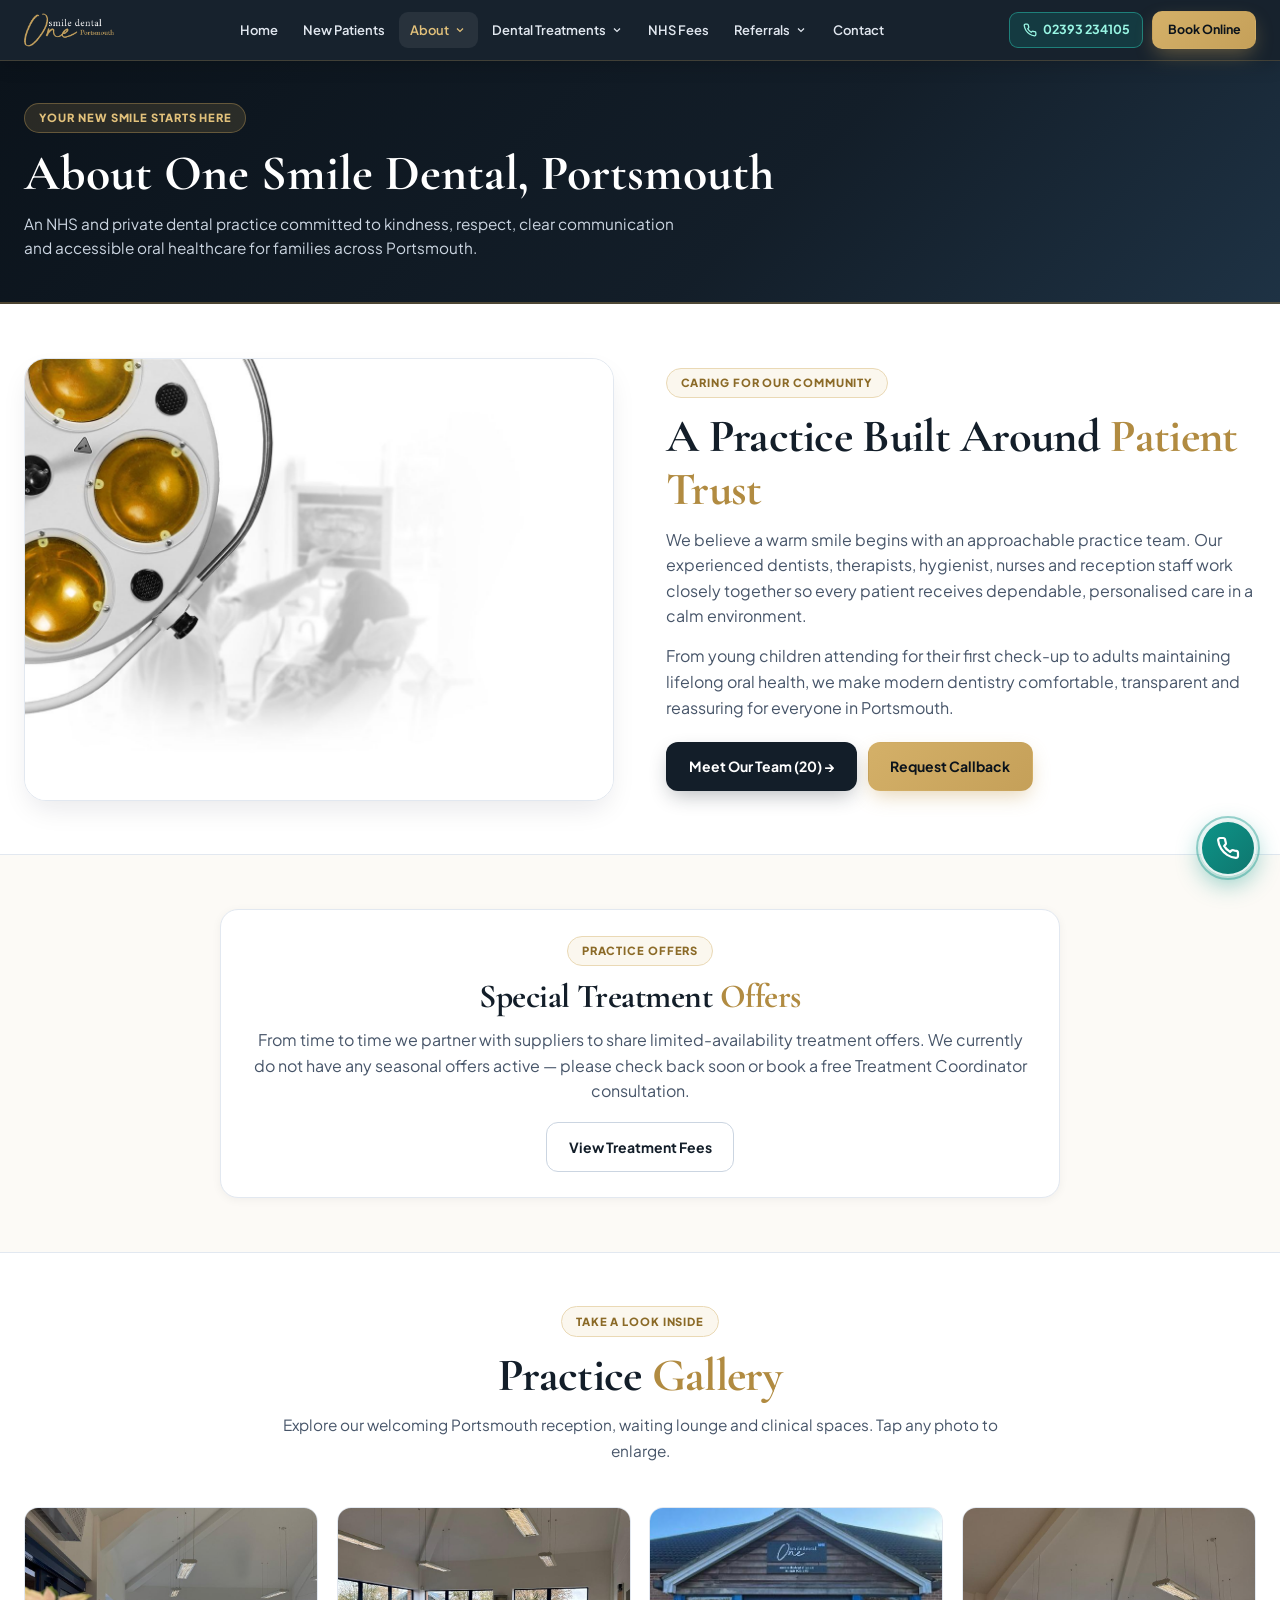
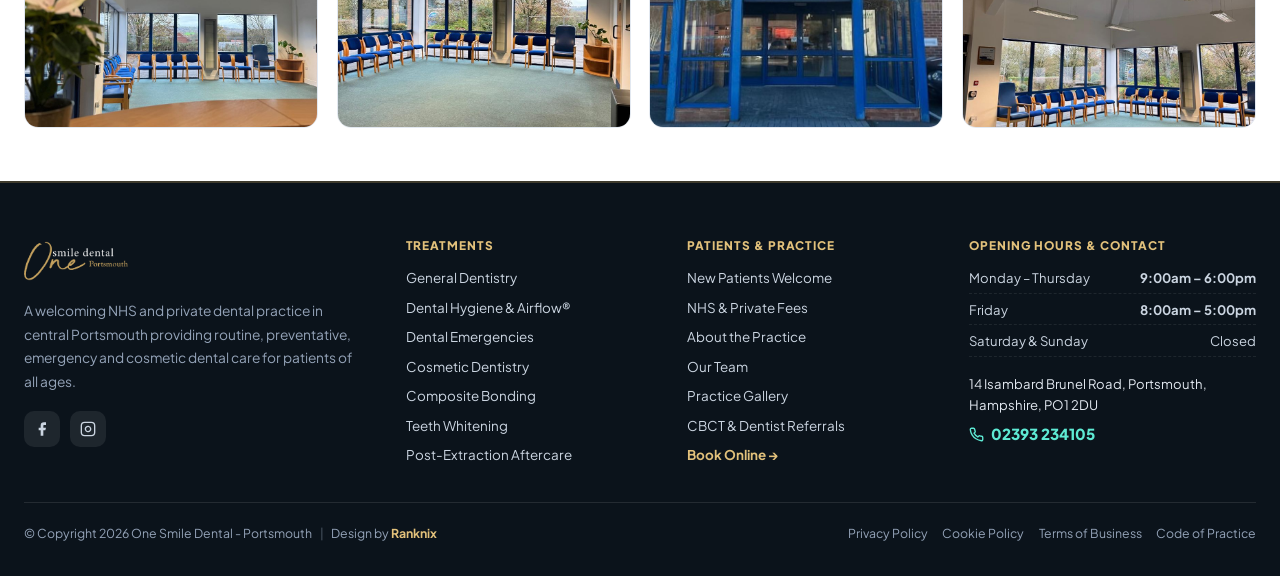
==== commit b5875f6c: "Remove top utility bar and slim down mobile/desktop header" ====
--- a/about.html
+++ b/about.html
@@ -12,30 +12,6 @@
   <link rel="stylesheet" href="assets/css/styles.css">
 </head>
 <body>
-
-  <!-- TOP UTILITY BAR (Desktop) -->
-  <div class="top-utility-bar">
-    <div class="container top-utility-inner">
-      <div class="top-utility-left">
-        <span class="nhs-pill">
-          <svg width="12" height="12" viewBox="0 0 24 24" fill="none" stroke="currentColor" stroke-width="2.5"><path d="M22 11.08V12a10 10 0 1 1-5.93-9.14"/><polyline points="22 4 12 14.01 9 11.01"/></svg>
-          Accepting New NHS &amp; Private Patients
-        </span>
-        <span class="top-utility-item">
-          <svg width="13" height="13" viewBox="0 0 24 24" fill="none" stroke="#c5a059" stroke-width="2"><path d="M21 10c0 7-9 13-9 13s-9-6-9-13a9 9 0 0 1 18 0z"/><circle cx="12" cy="10" r="3"/></svg>
-          14 Isambard Brunel Road, Portsmouth, PO1 2DU
-        </span>
-        <span class="top-utility-item">
-          <svg width="13" height="13" viewBox="0 0 24 24" fill="none" stroke="#c5a059" stroke-width="2"><circle cx="12" cy="12" r="10"/><polyline points="12 6 12 12 16 14"/></svg>
-          Mon&ndash;Thu 9am&ndash;6pm &bull; Fri 8am&ndash;5pm
-        </span>
-      </div>
-      <div class="top-utility-right">
-        <a href="dental-emergencies.html" style="color:#fda4af;font-weight:700;">Same-Day Emergencies</a>
-        <a href="tel:02393234105" style="color:#ffffff;font-weight:800;">Tel: 02393 234105</a>
-      </div>
-    </div>
-  </div>
 
   <!-- MAIN STICKY HEADER -->
   <header class="site-header">
--- a/assets/css/styles.css
+++ b/assets/css/styles.css
@@ -268,76 +268,32 @@
 }
 
 /* ==========================================================================
-   TOP BAR & HEADER NAVIGATION
+   SLIM STICKY HEADER NAVIGATION
    ========================================================================== */
-.top-utility-bar {
-  background: var(--navy-deep);
-  color: #cbd5e1;
-  font-size: 0.74rem;
-  border-bottom: 1px solid rgba(197, 160, 89, 0.2);
-}
-
-.top-utility-inner {
-  display: flex;
-  align-items: center;
-  justify-content: space-between;
-  gap: 1rem;
-  padding: 0.42rem 0;
-}
-
-.top-utility-left {
-  display: flex;
-  align-items: center;
-  gap: 1.15rem;
-  flex-wrap: wrap;
-}
-
-.top-utility-item {
-  display: inline-flex;
-  align-items: center;
-  gap: 0.38rem;
-}
-
-.top-utility-right {
-  display: flex;
-  align-items: center;
-  gap: 1rem;
-}
-
-.nhs-pill {
-  display: inline-flex;
-  align-items: center;
-  gap: 0.38rem;
-  background: rgba(0, 94, 184, 0.28);
-  border: 1px solid rgba(96, 165, 250, 0.35);
-  color: #dbeafe;
-  padding: 0.16rem 0.6rem;
-  border-radius: 999px;
-  font-weight: 700;
-  font-size: 0.68rem;
-}
-
 .site-header {
   position: sticky;
   top: 0;
   z-index: 60;
-  background: rgba(19, 30, 41, 0.97);
+  background: rgba(19, 30, 41, 0.98);
   backdrop-filter: blur(12px);
   -webkit-backdrop-filter: blur(12px);
   border-bottom: 1px solid rgba(197, 160, 89, 0.24);
-  box-shadow: 0 6px 24px rgba(0, 0, 0, 0.16);
+  box-shadow: 0 4px 18px rgba(0, 0, 0, 0.16);
 }
 
 .header-inner {
   display: flex;
   align-items: center;
   justify-content: space-between;
-  gap: 0.75rem;
-  height: 66px;
+  gap: 0.5rem;
+  height: 52px;
 }
 
 @media (min-width: 1024px) {
-  .header-inner { height: 70px; }
+  .header-inner {
+    height: 60px;
+    gap: 0.75rem;
+  }
 }
 
 .brand-logo {
@@ -347,13 +303,13 @@
 }
 
 .brand-logo img {
-  height: 36px;
+  height: 29px;
   width: auto;
   object-fit: contain;
 }
 
 @media (min-width: 768px) {
-  .brand-logo img { height: 44px; }
+  .brand-logo img { height: 38px; }
 }
 
 .desktop-nav {
@@ -456,20 +412,26 @@
 .header-actions {
   display: flex;
   align-items: center;
-  gap: 0.5rem;
+  gap: 0.4rem;
   flex-shrink: 0;
 }
 
+.header-actions .btn-sm {
+  padding: 0.38rem 0.72rem;
+  font-size: 0.73rem;
+  border-radius: 8px;
+}
+
 .header-phone-btn {
-  display: inline-flex;
+  display: none;
   align-items: center;
   gap: 0.38rem;
-  padding: 0.44rem 0.72rem;
-  border-radius: 10px;
+  padding: 0.44rem 0.78rem;
+  border-radius: 9px;
   background: rgba(13, 148, 136, 0.22);
   border: 1px solid rgba(45, 212, 191, 0.45);
   color: #99f6e4;
-  font-size: 0.76rem;
+  font-size: 0.78rem;
   font-weight: 700;
   white-space: nowrap;
   transition: background-color 0.2s ease, color 0.2s ease;
@@ -480,31 +442,27 @@
   color: var(--white);
 }
 
-.header-phone-btn .phone-label-long { display: none; }
-.header-phone-btn .phone-label-short { display: inline; }
-
-@media (min-width: 1024px) {
-  .desktop-nav { display: flex; }
-  .header-phone-btn { padding: 0.5rem 0.85rem; font-size: 0.8rem; }
-  .header-phone-btn .phone-label-long { display: inline; }
-  .header-phone-btn .phone-label-short { display: none; }
-  .mobile-menu-toggle { display: none; }
-}
+.header-phone-btn .phone-label-long { display: inline; }
+.header-phone-btn .phone-label-short { display: none; }
 
 .mobile-menu-toggle {
   display: inline-flex;
   align-items: center;
   justify-content: center;
-  width: 38px;
-  height: 38px;
-  border-radius: 10px;
+  width: 34px;
+  height: 34px;
+  border-radius: 8px;
   background: rgba(255, 255, 255, 0.08);
   border: 1px solid rgba(255, 255, 255, 0.18);
   color: var(--white);
 }
 
-@media (max-width: 768px) {
-  .top-utility-bar { display: none; }
+@media (min-width: 1024px) {
+  .desktop-nav { display: flex; }
+  .header-phone-btn { display: inline-flex; }
+  .header-actions { gap: 0.55rem; }
+  .header-actions .btn-sm { padding: 0.48rem 0.9rem; font-size: 0.78rem; border-radius: 10px; }
+  .mobile-menu-toggle { display: none; }
 }
 
 /* Mobile Slide-Down Drawer */
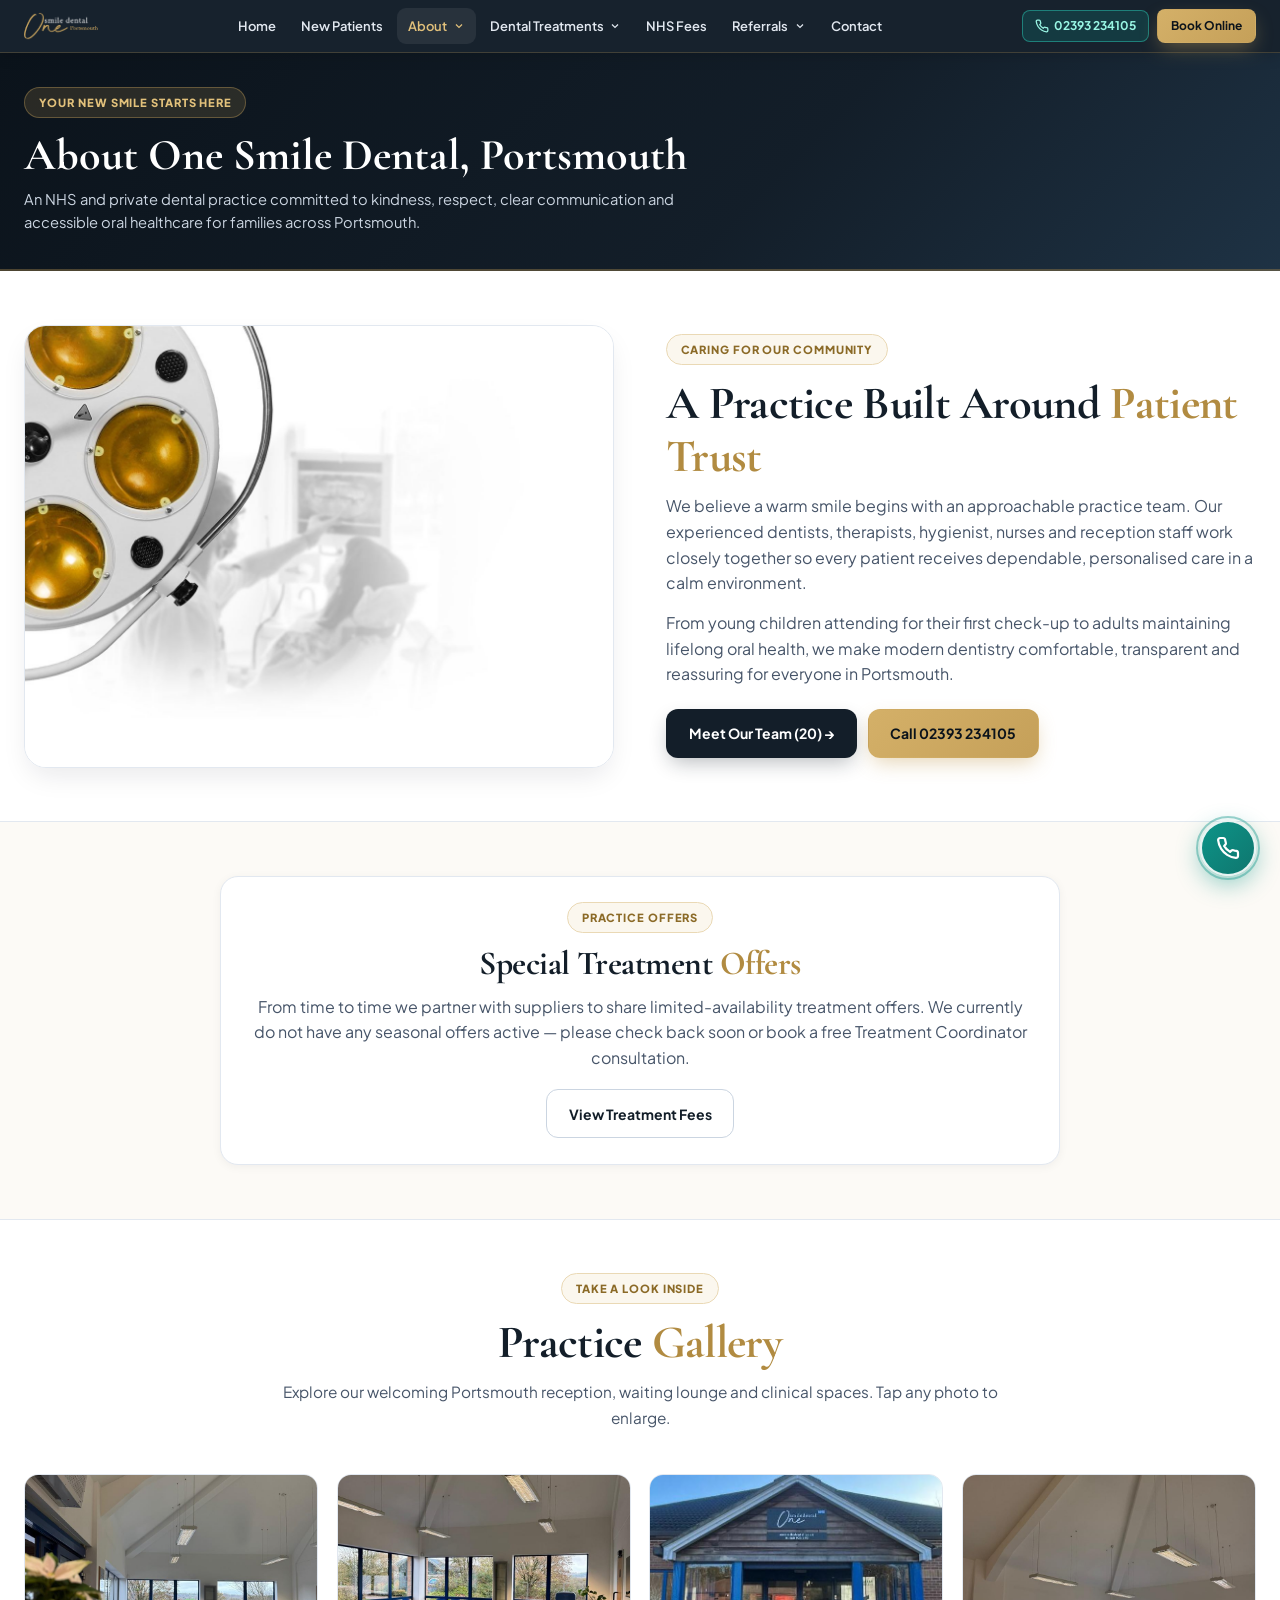
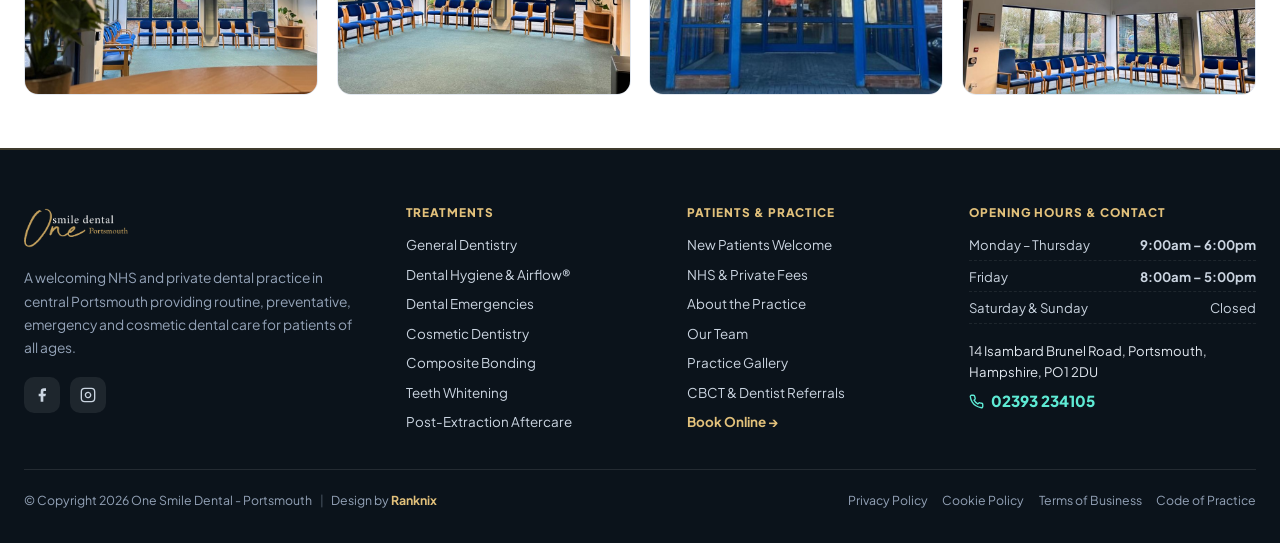
==== commit 89d3b542: "Remove all forms and make site header slimmer" ====
--- a/about.html
+++ b/about.html
@@ -9,7 +9,7 @@
   <link rel="preconnect" href="https://fonts.googleapis.com">
   <link rel="preconnect" href="https://fonts.gstatic.com" crossorigin>
   <link href="https://fonts.googleapis.com/css2?family=Cormorant+Garamond:wght@600;700&family=Plus+Jakarta+Sans:wght@400;500;600;700;800&display=swap" rel="stylesheet">
-  <link rel="stylesheet" href="assets/css/styles.css">
+  <link rel="stylesheet" href="assets/css/styles.css?v=3">
 </head>
 <body>
 
@@ -105,7 +105,7 @@
         <a href="contact.html" class="mobile-drawer-link">Contact &amp; Location <span>&rarr;</span></a>
         <div style="display:grid;grid-template-columns:1fr 1fr;gap:0.5rem;margin-top:0.5rem;">
           <a href="tel:02393234105" class="btn btn-teal btn-sm">Call 02393 234105</a>
-          <button type="button" class="btn btn-gold btn-sm" data-open-lead-modal>Request Callback</button>
+          <a href="https://one-smile-dental.portal.dental/practices/portsmouth" target="_blank" rel="noopener noreferrer" class="btn btn-gold btn-sm">Book Online</a>
         </div>
       </div>
     </div>
@@ -133,7 +133,7 @@
           </p>
           <div style="display:flex;flex-wrap:wrap;gap:0.65rem;">
             <a href="meet-the-team.html" class="btn btn-navy">Meet Our Team (20) &rarr;</a>
-            <button type="button" class="btn btn-gold" data-open-lead-modal>Request Callback</button>
+            <a href="tel:02393234105" class="btn btn-gold">Call 02393 234105</a>
           </div>
         </div>
       </div>
@@ -307,7 +307,7 @@
       <!-- Instant Mobile Conversion Actions -->
       <div style="display:grid;grid-template-columns:1fr 1fr;gap:0.55rem;margin-top:0.85rem;">
         <a href="tel:02393234105" class="btn btn-teal btn-sm">Call 02393 234105</a>
-        <button type="button" class="btn btn-gold btn-sm" data-open-lead-modal>Request Callback</button>
+        <a href="https://one-smile-dental.portal.dental/practices/portsmouth" target="_blank" rel="noopener noreferrer" class="btn btn-gold btn-sm">Book Online</a>
       </div>
 
       <div class="sheet-grid">
@@ -329,49 +329,6 @@
     </div>
   </div>
 
-  <!-- INSTANT CALLBACK / LEAD MODAL -->
-  <div id="lead-modal" class="modal-overlay" role="dialog" aria-modal="true" aria-labelledby="lead-modal-title">
-    <div class="modal-card">
-      <button id="close-lead-modal" class="modal-close" aria-label="Close modal">&times;</button>
-      <span class="eyebrow">30-Second Callback Request</span>
-      <h2 id="lead-modal-title" style="font-size:1.85rem;margin-bottom:0.35rem;">Book Your Visit or Request a Call</h2>
-      <p style="font-size:0.86rem;color:#475569;margin-bottom:1.1rem;">Enter your details and our Portsmouth reception team will contact you promptly to arrange your appointment.</p>
-
-      <form id="modal-lead-form" class="form-grid">
-        <div>
-          <label class="form-label" for="modal-lead-name">Full Name *</label>
-          <input id="modal-lead-name" type="text" class="form-input" required placeholder="Your full name">
-        </div>
-        <div>
-          <label class="form-label" for="modal-lead-phone">UK Phone Number *</label>
-          <input id="modal-lead-phone" type="tel" class="form-input" required placeholder="07xxx xxxxxx">
-        </div>
-        <div>
-          <label class="form-label" for="modal-lead-topic">How Can We Help? *</label>
-          <select id="modal-lead-topic" class="form-input">
-            <option value="New NHS / Private Patient">New NHS / Private Patient Registration</option>
-            <option value="Dental Emergency">Same-Day Dental Emergency</option>
-            <option value="Routine Check-Up & Hygiene">Routine Check-Up &amp; Airflow&reg; Hygiene</option>
-            <option value="Cosmetic Dentistry">Cosmetic Dentistry (Whitening / Bonding)</option>
-            <option value="General Dentistry">White Fillings / Crowns / Root Canal</option>
-            <option value="Orthodontic / Implant Consultation">Free Treatment Coordinator Consultation</option>
-          </select>
-        </div>
-        <button type="submit" class="btn btn-gold" style="width:100%;">Request Immediate Callback &rarr;</button>
-        <a href="tel:02393234105" class="btn btn-teal" style="width:100%;">Or Call Now: 02393 234105</a>
-      </form>
-
-      <div id="modal-lead-success" style="display:none;padding:1.25rem;border-radius:14px;background:#ecfdf5;border:1px solid #a7f3d0;color:#065f46;">
-        <strong style="display:block;font-size:1.05rem;margin-bottom:0.35rem;">Thank You &mdash; Request Received</strong>
-        <p style="font-size:0.86rem;margin-bottom:0.9rem;">Our Portsmouth team will call you shortly. Need an instant slot or urgent pain relief? Call us directly or open the patient portal.</p>
-        <div style="display:flex;flex-wrap:wrap;gap:0.55rem;">
-          <a href="tel:02393234105" class="btn btn-teal btn-sm">Call 02393 234105</a>
-          <a href="https://one-smile-dental.portal.dental/practices/portsmouth" target="_blank" rel="noopener noreferrer" class="btn btn-gold btn-sm">Book Online Portal</a>
-        </div>
-      </div>
-    </div>
-  </div>
-
   <!-- GALLERY LIGHTBOX MODAL -->
   <div id="gallery-lightbox" class="modal-overlay" role="dialog" aria-modal="true" aria-label="Image preview">
     <div class="modal-card" style="padding:1rem;max-width:860px;">
@@ -395,6 +352,6 @@
     </div>
   </div>
 
-  <script src="assets/js/main.js" defer></script>
+  <script src="assets/js/main.js?v=3" defer></script>
 </body>
 </html>
--- a/assets/css/styles.css
+++ b/assets/css/styles.css
@@ -278,7 +278,7 @@
   backdrop-filter: blur(12px);
   -webkit-backdrop-filter: blur(12px);
   border-bottom: 1px solid rgba(197, 160, 89, 0.24);
-  box-shadow: 0 4px 18px rgba(0, 0, 0, 0.16);
+  box-shadow: 0 3px 14px rgba(0, 0, 0, 0.14);
 }
 
 .header-inner {
@@ -286,12 +286,12 @@
   align-items: center;
   justify-content: space-between;
   gap: 0.5rem;
-  height: 52px;
+  height: 46px;
 }
 
 @media (min-width: 1024px) {
   .header-inner {
-    height: 60px;
+    height: 52px;
     gap: 0.75rem;
   }
 }
@@ -303,13 +303,13 @@
 }
 
 .brand-logo img {
-  height: 29px;
+  height: 25px;
   width: auto;
   object-fit: contain;
 }
 
 @media (min-width: 768px) {
-  .brand-logo img { height: 38px; }
+  .brand-logo img { height: 31px; }
 }
 
 .desktop-nav {
@@ -412,26 +412,26 @@
 .header-actions {
   display: flex;
   align-items: center;
-  gap: 0.4rem;
+  gap: 0.38rem;
   flex-shrink: 0;
 }
 
 .header-actions .btn-sm {
-  padding: 0.38rem 0.72rem;
-  font-size: 0.73rem;
+  padding: 0.32rem 0.66rem;
+  font-size: 0.72rem;
   border-radius: 8px;
 }
 
 .header-phone-btn {
   display: none;
   align-items: center;
-  gap: 0.38rem;
-  padding: 0.44rem 0.78rem;
-  border-radius: 9px;
+  gap: 0.35rem;
+  padding: 0.36rem 0.72rem;
+  border-radius: 8px;
   background: rgba(13, 148, 136, 0.22);
   border: 1px solid rgba(45, 212, 191, 0.45);
   color: #99f6e4;
-  font-size: 0.78rem;
+  font-size: 0.75rem;
   font-weight: 700;
   white-space: nowrap;
   transition: background-color 0.2s ease, color 0.2s ease;
@@ -449,8 +449,8 @@
   display: inline-flex;
   align-items: center;
   justify-content: center;
-  width: 34px;
-  height: 34px;
+  width: 32px;
+  height: 32px;
   border-radius: 8px;
   background: rgba(255, 255, 255, 0.08);
   border: 1px solid rgba(255, 255, 255, 0.18);
@@ -460,8 +460,8 @@
 @media (min-width: 1024px) {
   .desktop-nav { display: flex; }
   .header-phone-btn { display: inline-flex; }
-  .header-actions { gap: 0.55rem; }
-  .header-actions .btn-sm { padding: 0.48rem 0.9rem; font-size: 0.78rem; border-radius: 10px; }
+  .header-actions { gap: 0.5rem; }
+  .header-actions .btn-sm { padding: 0.38rem 0.82rem; font-size: 0.75rem; border-radius: 8px; }
   .mobile-menu-toggle { display: none; }
 }
 
@@ -509,14 +509,14 @@
     radial-gradient(circle at 12% 85%, rgba(13, 148, 136, 0.16), transparent 42%),
     linear-gradient(145deg, #0b131b 0%, #131e29 55%, #1a2a3a 100%);
   color: var(--white);
-  padding: 2.25rem 0 2.75rem;
+  padding: 1.5rem 0 1.85rem;
   border-bottom: 3px solid rgba(197, 160, 89, 0.45);
   overflow: hidden;
 }
 
 @media (min-width: 992px) {
   .hero-dark {
-    padding: 3.5rem 0 4rem;
+    padding: 2.35rem 0 2.65rem;
   }
 }
 
@@ -1334,20 +1334,24 @@
 .page-hero {
   background: linear-gradient(135deg, var(--navy-deep) 0%, var(--navy) 60%, #1e3244 100%);
   color: var(--white);
-  padding: 2.6rem 0;
+  padding: 1.5rem 0;
   border-bottom: 2px solid rgba(197, 160, 89, 0.35);
+}
+
+@media (min-width: 768px) {
+  .page-hero { padding: 2.15rem 0; }
 }
 
 .page-hero h1 {
   color: var(--white);
-  font-size: clamp(1.95rem, 4.5vw, 3.1rem);
-  margin-bottom: 0.6rem;
+  font-size: clamp(1.65rem, 4vw, 2.75rem);
+  margin-bottom: 0.45rem;
 }
 
 .page-hero p {
   color: #cbd5e1;
   max-width: 680px;
-  font-size: 0.96rem;
+  font-size: 0.92rem;
 }
 
 /* ==========================================================================
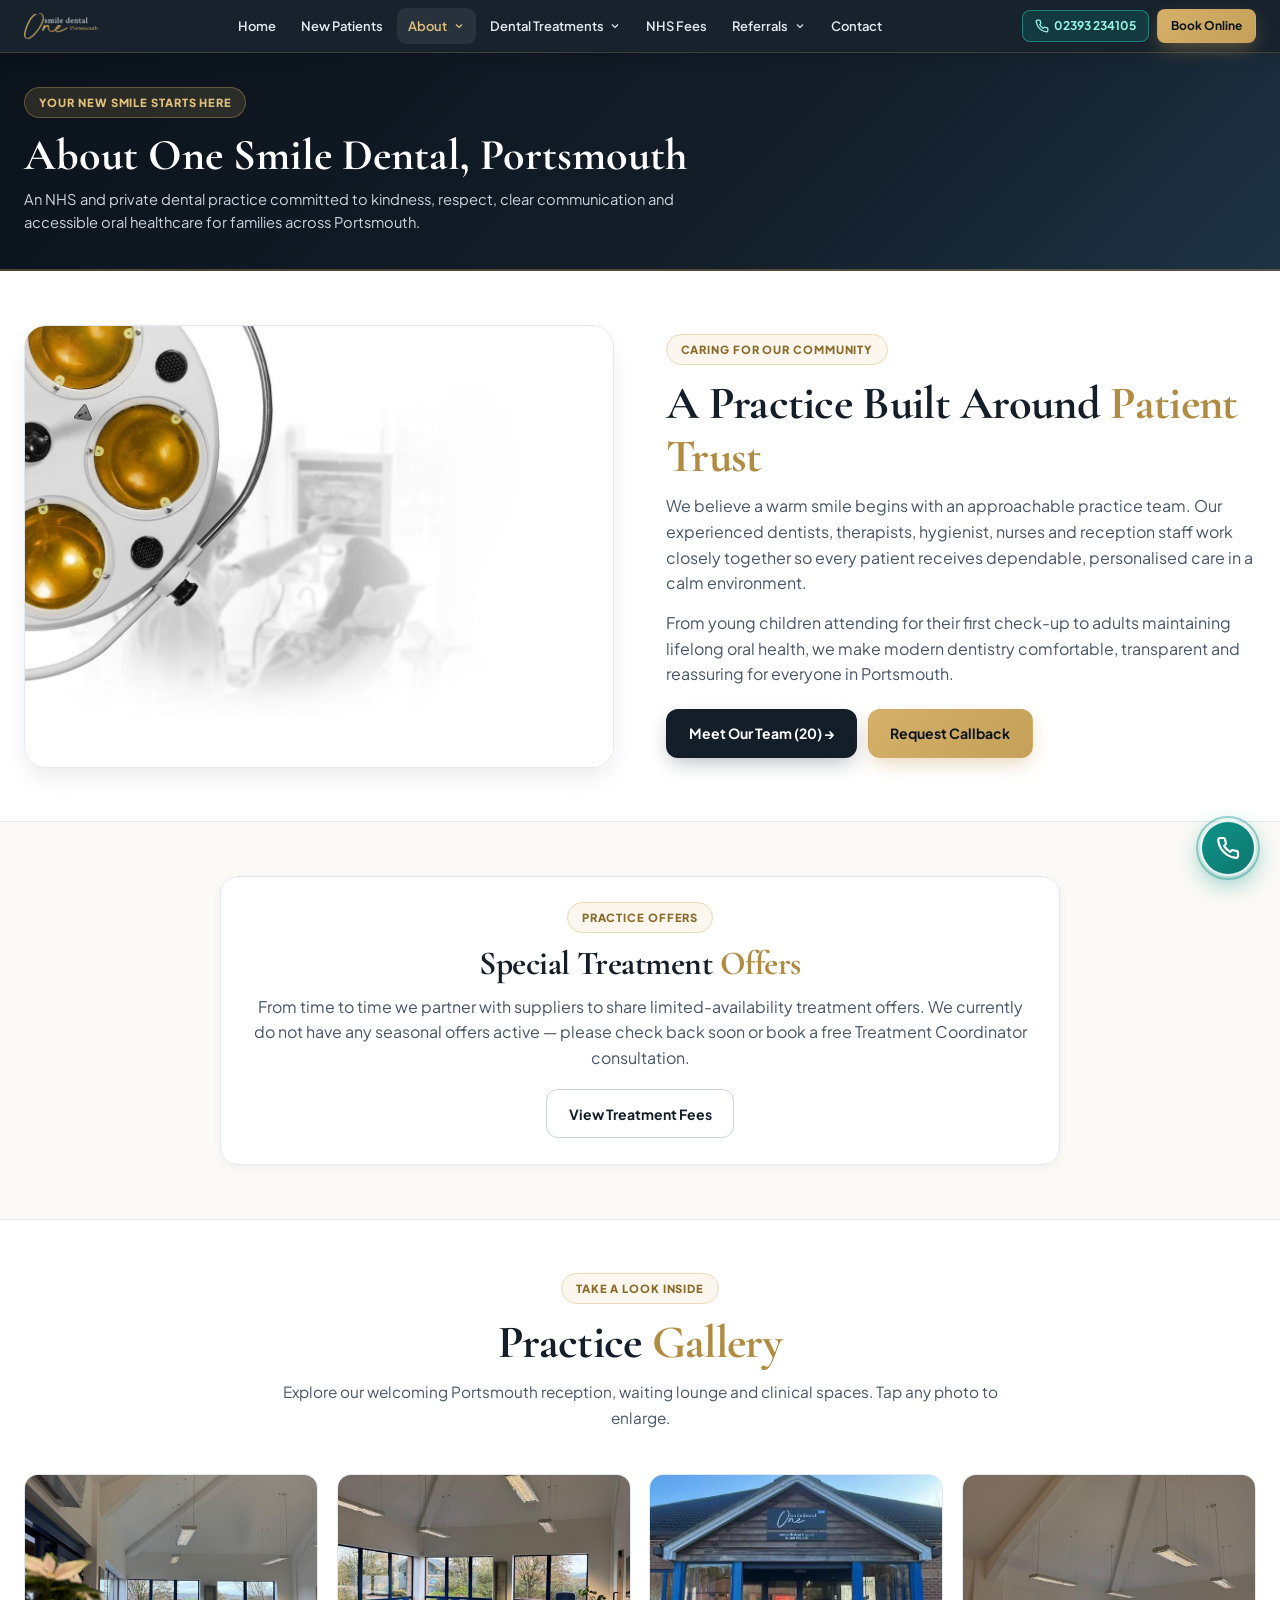
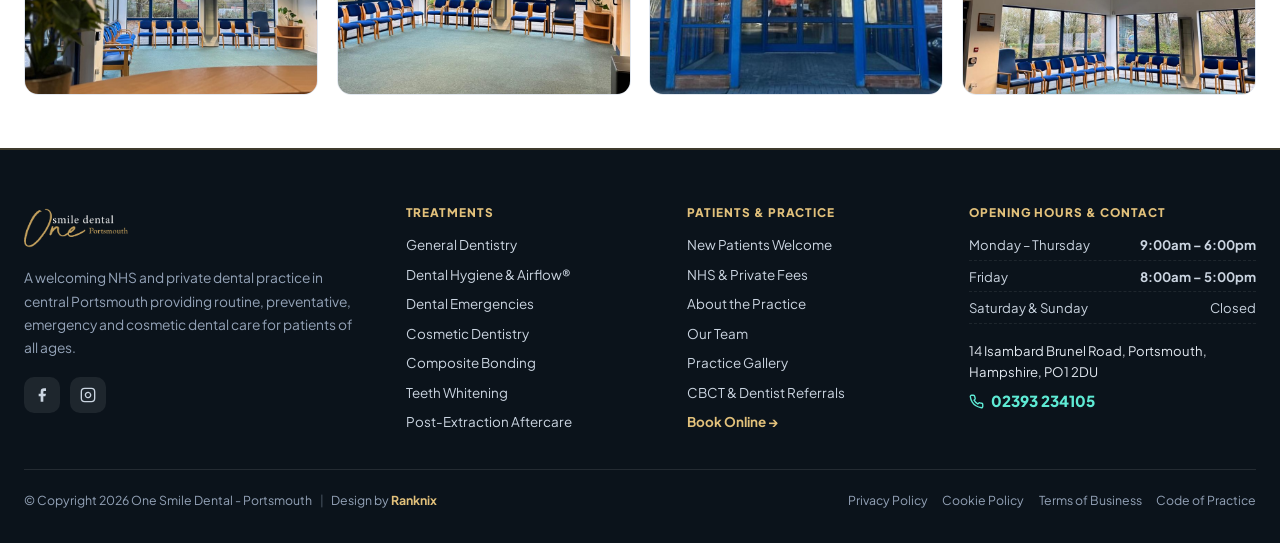
==== commit 7439a5c9: "Restore enquiry/callback forms and lead modals while keeping slim header" ====
--- a/about.html
+++ b/about.html
@@ -9,7 +9,7 @@
   <link rel="preconnect" href="https://fonts.googleapis.com">
   <link rel="preconnect" href="https://fonts.gstatic.com" crossorigin>
   <link href="https://fonts.googleapis.com/css2?family=Cormorant+Garamond:wght@600;700&family=Plus+Jakarta+Sans:wght@400;500;600;700;800&display=swap" rel="stylesheet">
-  <link rel="stylesheet" href="assets/css/styles.css?v=3">
+  <link rel="stylesheet" href="assets/css/styles.css?v=4">
 </head>
 <body>
 
@@ -105,7 +105,7 @@
         <a href="contact.html" class="mobile-drawer-link">Contact &amp; Location <span>&rarr;</span></a>
         <div style="display:grid;grid-template-columns:1fr 1fr;gap:0.5rem;margin-top:0.5rem;">
           <a href="tel:02393234105" class="btn btn-teal btn-sm">Call 02393 234105</a>
-          <a href="https://one-smile-dental.portal.dental/practices/portsmouth" target="_blank" rel="noopener noreferrer" class="btn btn-gold btn-sm">Book Online</a>
+          <button type="button" class="btn btn-gold btn-sm" data-open-lead-modal>Request Callback</button>
         </div>
       </div>
     </div>
@@ -133,7 +133,7 @@
           </p>
           <div style="display:flex;flex-wrap:wrap;gap:0.65rem;">
             <a href="meet-the-team.html" class="btn btn-navy">Meet Our Team (20) &rarr;</a>
-            <a href="tel:02393234105" class="btn btn-gold">Call 02393 234105</a>
+            <button type="button" class="btn btn-gold" data-open-lead-modal>Request Callback</button>
           </div>
         </div>
       </div>
@@ -307,7 +307,7 @@
       <!-- Instant Mobile Conversion Actions -->
       <div style="display:grid;grid-template-columns:1fr 1fr;gap:0.55rem;margin-top:0.85rem;">
         <a href="tel:02393234105" class="btn btn-teal btn-sm">Call 02393 234105</a>
-        <a href="https://one-smile-dental.portal.dental/practices/portsmouth" target="_blank" rel="noopener noreferrer" class="btn btn-gold btn-sm">Book Online</a>
+        <button type="button" class="btn btn-gold btn-sm" data-open-lead-modal>Request Callback</button>
       </div>
 
       <div class="sheet-grid">
@@ -329,6 +329,49 @@
     </div>
   </div>
 
+  <!-- INSTANT CALLBACK / LEAD MODAL -->
+  <div id="lead-modal" class="modal-overlay" role="dialog" aria-modal="true" aria-labelledby="lead-modal-title">
+    <div class="modal-card">
+      <button id="close-lead-modal" class="modal-close" aria-label="Close modal">&times;</button>
+      <span class="eyebrow">30-Second Callback Request</span>
+      <h2 id="lead-modal-title" style="font-size:1.85rem;margin-bottom:0.35rem;">Book Your Visit or Request a Call</h2>
+      <p style="font-size:0.86rem;color:#475569;margin-bottom:1.1rem;">Enter your details and our Portsmouth reception team will contact you promptly to arrange your appointment.</p>
+
+      <form id="modal-lead-form" class="form-grid">
+        <div>
+          <label class="form-label" for="modal-lead-name">Full Name *</label>
+          <input id="modal-lead-name" type="text" class="form-input" required placeholder="Your full name">
+        </div>
+        <div>
+          <label class="form-label" for="modal-lead-phone">UK Phone Number *</label>
+          <input id="modal-lead-phone" type="tel" class="form-input" required placeholder="07xxx xxxxxx">
+        </div>
+        <div>
+          <label class="form-label" for="modal-lead-topic">How Can We Help? *</label>
+          <select id="modal-lead-topic" class="form-input">
+            <option value="New NHS / Private Patient">New NHS / Private Patient Registration</option>
+            <option value="Dental Emergency">Same-Day Dental Emergency</option>
+            <option value="Routine Check-Up &amp; Hygiene">Routine Check-Up &amp; Airflow&reg; Hygiene</option>
+            <option value="Cosmetic Dentistry">Cosmetic Dentistry (Whitening / Bonding)</option>
+            <option value="General Dentistry">White Fillings / Crowns / Root Canal</option>
+            <option value="Orthodontic / Implant Consultation">Free Treatment Coordinator Consultation</option>
+          </select>
+        </div>
+        <button type="submit" class="btn btn-gold" style="width:100%;">Request Immediate Callback &rarr;</button>
+        <a href="tel:02393234105" class="btn btn-teal" style="width:100%;">Or Call Now: 02393 234105</a>
+      </form>
+
+      <div id="modal-lead-success" style="display:none;padding:1.25rem;border-radius:14px;background:#ecfdf5;border:1px solid #a7f3d0;color:#065f46;">
+        <strong style="display:block;font-size:1.05rem;margin-bottom:0.35rem;">Thank You &mdash; Request Received</strong>
+        <p style="font-size:0.86rem;margin-bottom:0.9rem;">Our Portsmouth team will call you shortly. Need an instant slot or urgent pain relief? Call us directly or open the patient portal.</p>
+        <div style="display:flex;flex-wrap:wrap;gap:0.55rem;">
+          <a href="tel:02393234105" class="btn btn-teal btn-sm">Call 02393 234105</a>
+          <a href="https://one-smile-dental.portal.dental/practices/portsmouth" target="_blank" rel="noopener noreferrer" class="btn btn-gold btn-sm">Book Online Portal</a>
+        </div>
+      </div>
+    </div>
+  </div>
+
   <!-- GALLERY LIGHTBOX MODAL -->
   <div id="gallery-lightbox" class="modal-overlay" role="dialog" aria-modal="true" aria-label="Image preview">
     <div class="modal-card" style="padding:1rem;max-width:860px;">
@@ -352,6 +395,6 @@
     </div>
   </div>
 
-  <script src="assets/js/main.js?v=3" defer></script>
+  <script src="assets/js/main.js?v=4" defer></script>
 </body>
 </html>
